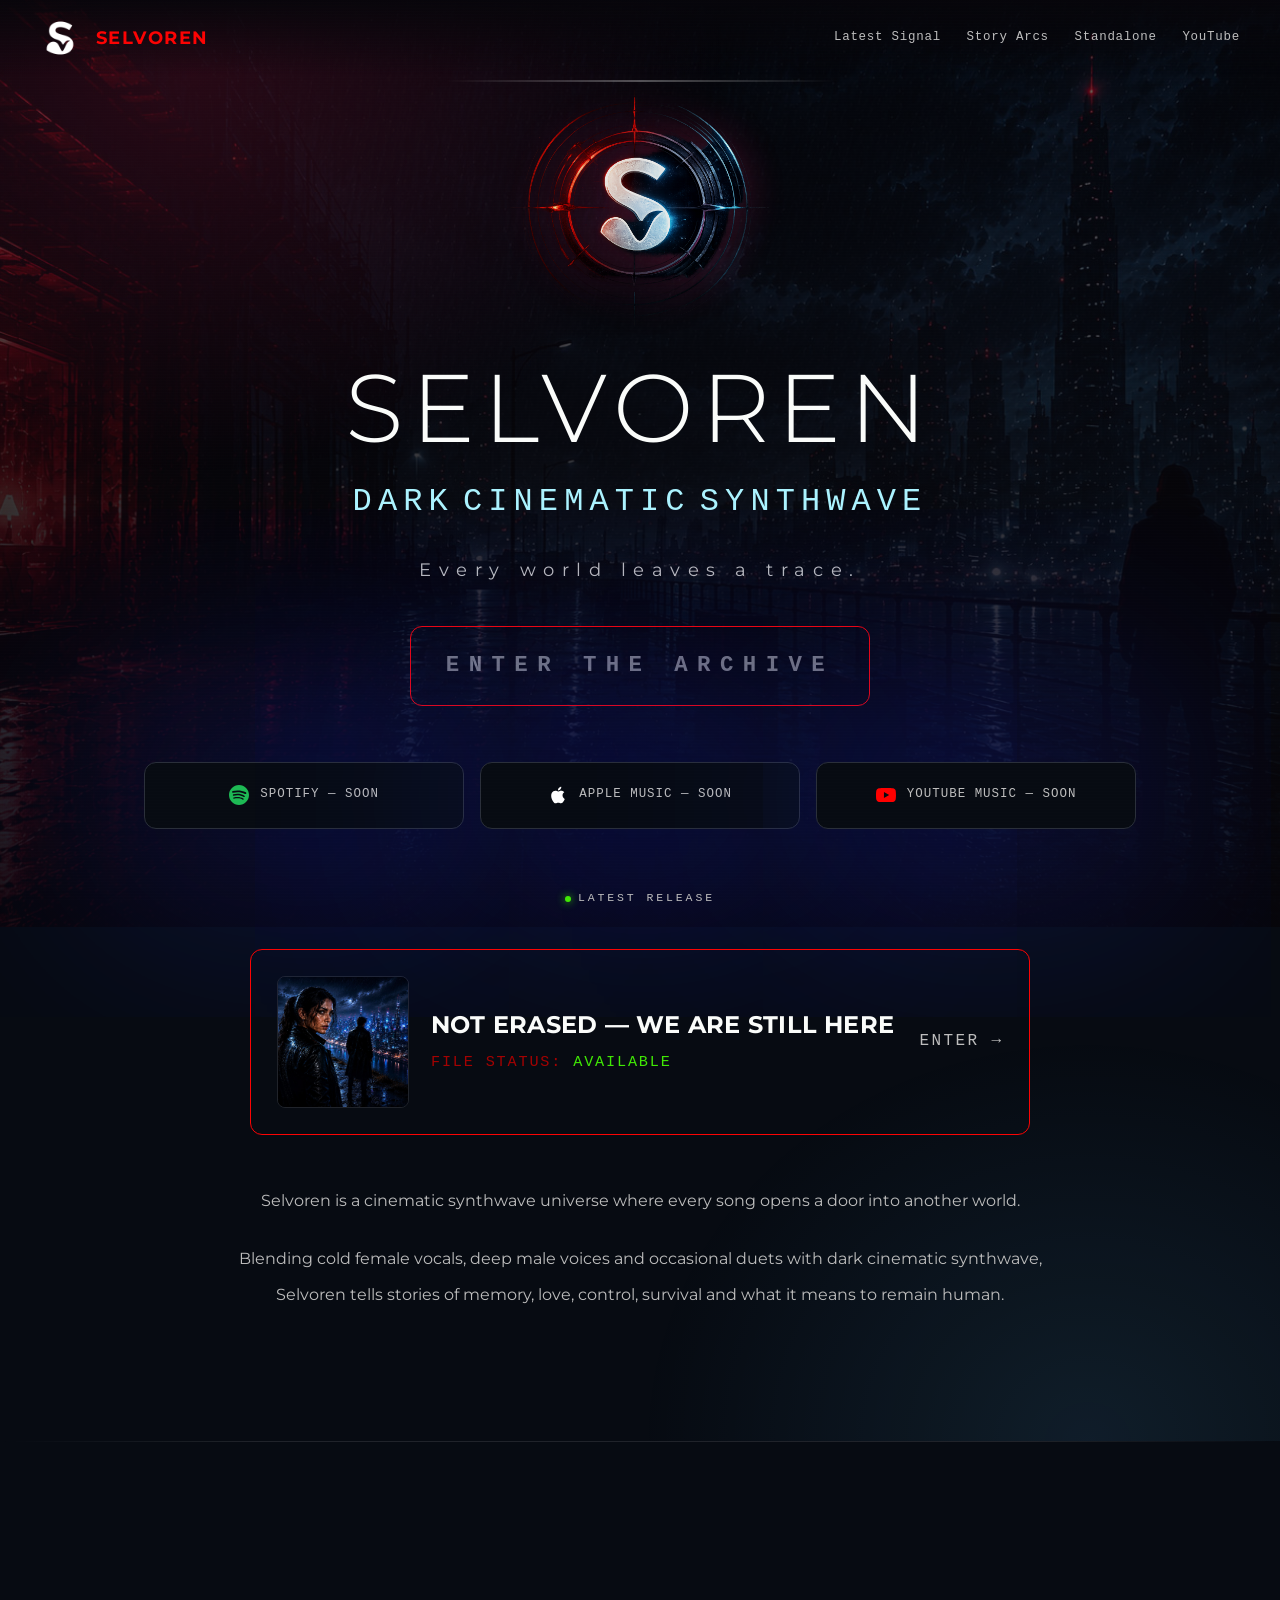
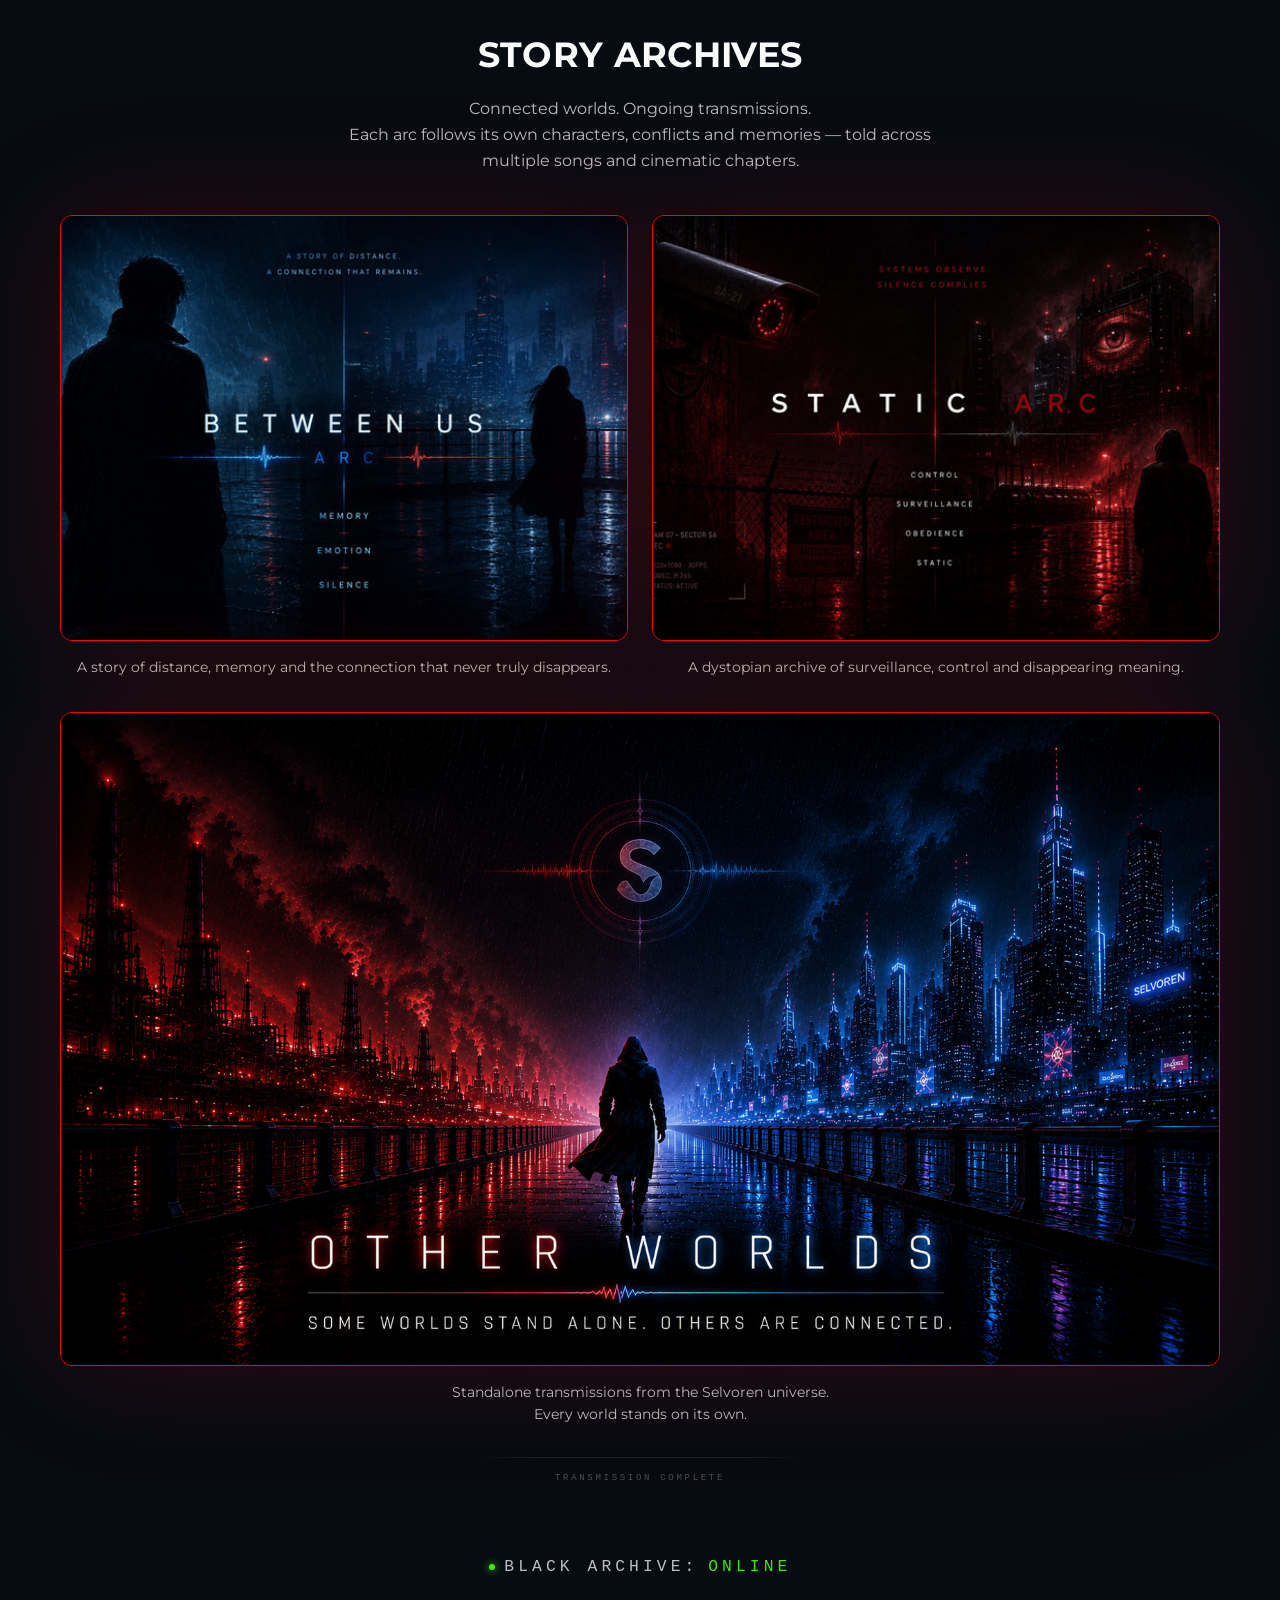
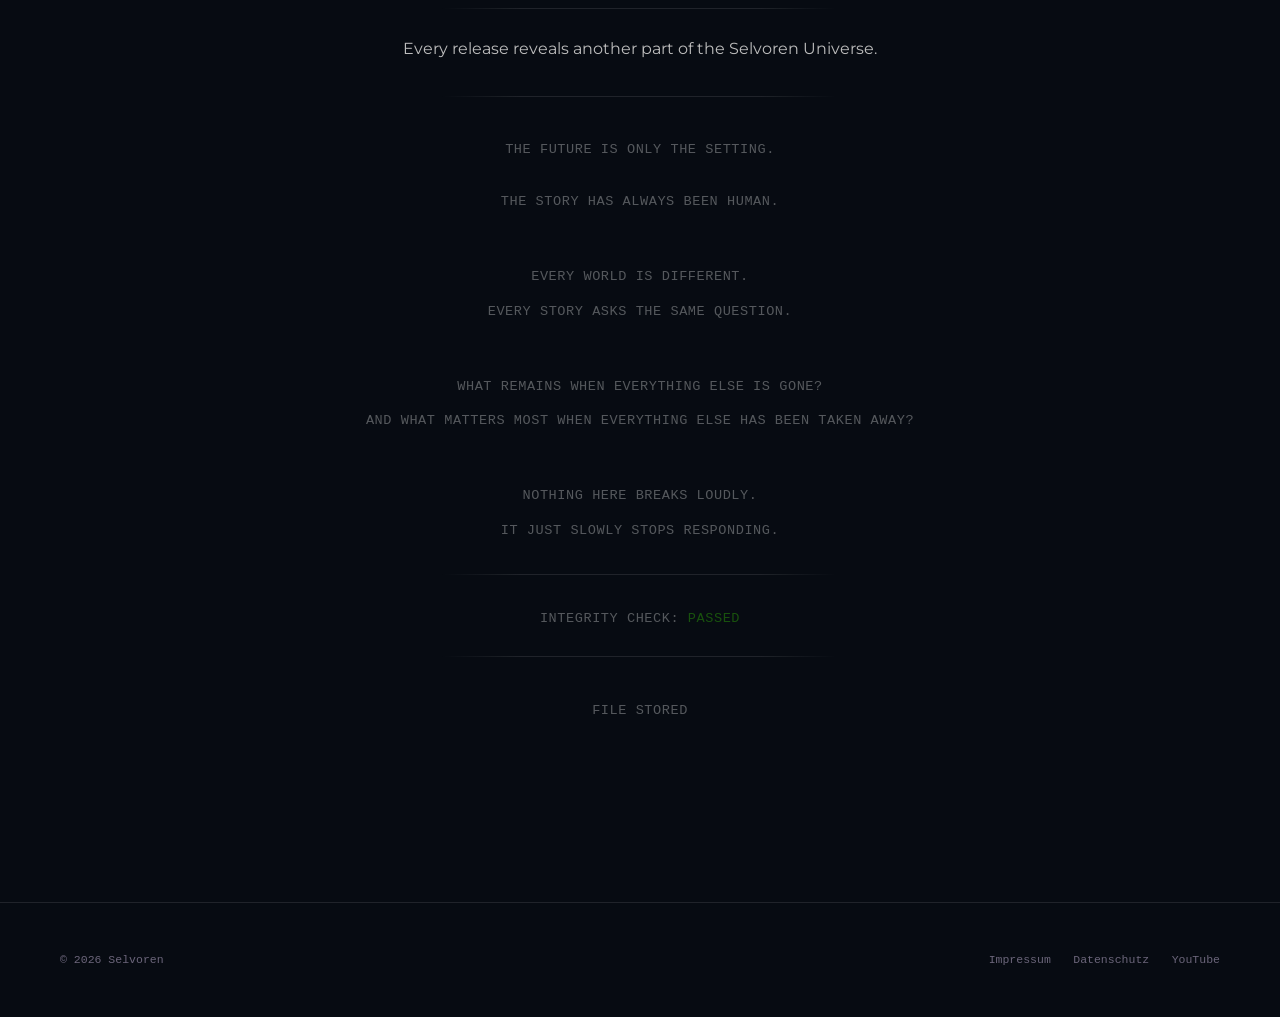
==== index.html @ 0d5e89cd "Remove Sven Rasche from footer copyright notice" ====
<!DOCTYPE html>
<html lang="en">
<head>
<meta charset="UTF-8">
<meta name="viewport" content="width=device-width, initial-scale=1.0">
<title>Selvoren | Dark Cinematic Synthwave</title>
<meta name="description" content="Dark cinematic synthwave stories from the Selvoren world — signal loss, memory and emotional distance.">
<meta property="og:type" content="website">
<meta property="og:site_name" content="Selvoren">
<meta property="og:title" content="Selvoren | Dark Cinematic Synthwave">
<meta property="og:description" content="Dark cinematic synthwave stories from the Selvoren world — signal loss, memory and emotional distance.">
<meta property="og:image" content="https://selvoren-site.tight-sunset-cce5.workers.dev/assets/hero-bg.jpg">
<meta property="og:url" content="https://selvoren-site.tight-sunset-cce5.workers.dev/">
<meta name="twitter:card" content="summary_large_image">
<meta name="twitter:title" content="Selvoren | Dark Cinematic Synthwave">
<meta name="twitter:description" content="Dark cinematic synthwave stories from the Selvoren world — signal loss, memory and emotional distance.">
<meta name="twitter:image" content="https://selvoren-site.tight-sunset-cce5.workers.dev/assets/hero-bg.jpg">
<link rel="icon" href="assets/logo-mark.png" type="image/png">
<link rel="preconnect" href="https://fonts.googleapis.com">
<link rel="preconnect" href="https://fonts.gstatic.com" crossorigin>
<link href="https://fonts.googleapis.com/css2?family=Montserrat:ital,wght@0,300;0,400;0,500;0,600;0,700;0,800;1,400&display=swap" rel="stylesheet">
<link rel="stylesheet" href="assets/style.css">
</head>
<body>

<div class="page-bg" data-parallax></div>

<header class="nav">
  <a href="#top" class="logo"><img src="assets/logo-mark.png" alt="Selvoren" class="logo-img"> <span class="logo-text">SEL<span>V</span>OREN</span></a>
  <button class="nav-toggle" aria-label="Menü öffnen" aria-expanded="false" id="navToggle">☰</button>
  <nav class="links" id="navLinks">
    <a href="#release">Latest Signal</a>
    <a href="#arcs">Story Arcs</a>
    <a href="standalone-signals.html">Standalone</a>
    <a href="https://www.youtube.com/@Selvoren" target="_blank" rel="noopener">YouTube</a>
  </nav>
</header>

<main>

  <!-- ============ HERO ============ -->
  <div class="hero-glow-zone">
  <section id="top" class="hero">
    <div class="wrap">
    <div class="emblem-frame reveal">
      <img src="assets/logo-emblem.png" alt="" class="hero-emblem">
    </div>
    <h1 class="reveal">SELVOREN</h1>
    <p class="tagline reveal">DARK CINEMATIC SYNTHWAVE</p>
    <p class="lede reveal">Every world leaves a trace.</p>
    <div class="hero-actions reveal">
      <a class="btn btn-primary" href="https://www.youtube.com/@Selvoren" target="_blank" rel="noopener">Enter the Archive</a>
    </div>
    <div class="platform-buttons reveal">
      <span class="btn-platform">
        <svg viewBox="0 0 24 24" fill="#1DB954"><path d="M12 0C5.4 0 0 5.4 0 12s5.4 12 12 12 12-5.4 12-12S18.66 0 12 0zm5.521 17.34c-.24.359-.66.48-1.021.24-2.82-1.74-6.36-2.101-10.561-1.141-.418.122-.779-.179-.899-.539-.12-.421.18-.78.54-.9 4.56-1.021 8.52-.6 11.64 1.32.42.18.479.659.301 1.02zm1.44-3.3c-.301.42-.841.6-1.262.3-3.239-1.98-8.159-2.58-11.939-1.38-.479.12-1.02-.12-1.14-.6-.12-.48.12-1.021.6-1.141 4.32-1.32 9.6-.66 13.32 1.621.42.18.539.9.42 1.2zm.12-3.36C15.24 8.4 8.82 8.16 5.16 9.301c-.6.179-1.2-.181-1.38-.72-.18-.601.18-1.2.72-1.381 4.26-1.26 11.28-1.02 15.721 1.621.539.3.719 1.02.42 1.56-.3.421-1.02.599-1.56.3z"/></svg>
        Spotify — soon
      </span>
      <span class="btn-platform">
        <svg viewBox="0 0 24 24" fill="#ffffff"><path d="M18.71 19.5c-.83 1.24-1.71 2.45-3.05 2.47-1.34.03-1.77-.79-3.29-.79-1.53 0-2 .77-3.27.82-1.31.05-2.3-1.32-3.14-2.53C4.25 17 2.94 12.45 4.7 9.39c.87-1.52 2.43-2.48 4.12-2.51 1.28-.02 2.5.87 3.29.87.78 0 2.26-1.07 3.81-.91.65.03 2.47.26 3.64 1.98-.09.06-2.17 1.28-2.15 3.81.03 3.02 2.65 4.03 2.68 4.04-.03.07-.42 1.44-1.38 2.83M13 3.5c.73-.83 1.94-1.46 2.94-1.5.13 1.17-.34 2.35-1.04 3.19-.69.85-1.83 1.51-2.95 1.42-.15-1.15.41-2.35 1.05-3.11z"/></svg>
        Apple Music — soon
      </span>
      <span class="btn-platform">
        <svg viewBox="0 0 24 24" fill="#FF0000"><path d="M23.498 6.186a3.016 3.016 0 0 0-2.122-2.136C19.505 3.545 12 3.545 12 3.545s-7.505 0-9.377.505A3.017 3.017 0 0 0 .502 6.186C0 8.07 0 12 0 12s0 3.93.502 5.814a3.016 3.016 0 0 0 2.122 2.136c1.871.505 9.376.505 9.376.505s7.505 0 9.377-.505a3.015 3.015 0 0 0 2.122-2.136C24 15.93 24 12 24 12s0-3.93-.502-5.814zM9.545 15.568V8.432L15.818 12l-6.273 3.568z"/></svg>
        YouTube Music — soon
      </span>
    </div>
    </div>
  </section>

  <!-- ============ LATEST RELEASE + BIO ============ -->
  <section id="release" class="wrap section-release">
    <div class="section-head centered reveal">
      <p class="eyebrow">Latest release</p>
    </div>
    <a href="https://youtu.be/I9qSqRDqqWw" target="_blank" rel="noopener" class="release-box reveal">
      <div class="cover"><img src="assets/songs/NewSong/new_song.jpg" alt="NOT ERASED — We Are Still Here"></div>
      <div class="info">
        <h3>NOT ERASED — WE ARE STILL HERE</h3>
        <p class="status">FILE STATUS: <span class="status-ok">AVAILABLE</span></p>
      </div>
      <div class="arrow">ENTER →</div>
    </a>

    <div class="manifesto manifesto--spaced reveal">
      <p>Selvoren is a cinematic synthwave universe where every song opens a door into another world.</p>
      <p>Blending cold female vocals, deep male voices and occasional duets with dark cinematic synthwave, Selvoren tells stories of memory, love, control, survival and what it means to remain human.</p>
    </div>
  </section>
  </div>

  <hr class="divider">

  <!-- ============ STORY ARCHIVES ============ -->
  <!-- Shared classes for all story boxes (arcs + standalone). Add future stories as another
       .story-item inside .story-grid — use .story-card--tile for a square-ish poster card,
       or leave it off for a wide banner like Other Worlds. -->
  <section id="arcs" class="wrap section-arcs">
    <div class="section-head centered reveal">
      <h2>STORY ARCHIVES</h2>
      <p>Connected worlds. Ongoing transmissions.<br>Each arc follows its own characters, conflicts and memories — told across multiple songs and cinematic chapters.</p>
    </div>
    <div class="story-grid">
      <div class="story-item reveal">
        <a href="between-us-arc.html" class="story-card story-card--tile">
          <img src="assets/between-us-arc-card.jpg" alt="Between Us Arc — a story of distance, a connection that remains">
        </a>
        <div class="story-caption">
          <p>A story of distance, memory and the connection that never truly disappears.</p>
        </div>
      </div>
      <div class="story-item reveal">
        <a href="static-arc.html" class="story-card story-card--tile">
          <img src="assets/static-arc-card.jpg" alt="Static Arc — a signal without mercy, a system without a face">
        </a>
        <div class="story-caption">
          <p>A dystopian archive of surveillance, control and disappearing meaning.</p>
        </div>
      </div>
      <div class="story-item story-item--wide reveal">
        <a href="standalone-signals.html" class="story-card">
          <img src="assets/other-worlds-banner.png" alt="Other Worlds — Some worlds stand alone, others are connected.">
        </a>
        <div class="story-caption">
          <p>Standalone transmissions from the Selvoren universe.<br>Every world stands on its own.</p>
        </div>
      </div>
    </div>
  </section>

  <!-- ============ SECTION TRANSITION ============ -->
  <div class="wrap section-transition reveal">
    <hr class="divider">
    <p class="transmission-tag">TRANSMISSION COMPLETE</p>
  </div>

  <!-- ============ PHILOSOPHY TEXT ============ -->
  <section class="wrap section-philosophy">
    <div class="manifesto reveal">
      <p class="eyebrow">BLACK ARCHIVE: <span>ONLINE</span></p>
      <hr class="divider">
      <p class="manifesto-highlight">Every release reveals another part of the Selvoren Universe.</p>
      <hr class="divider divider--loose">
      <div class="lines">
        <div class="lines-group">
          <p>THE FUTURE IS ONLY THE SETTING.</p>
          <p>THE STORY HAS ALWAYS BEEN HUMAN.</p>
        </div>
        <div class="lines-group lines-group--tight">
          <p>EVERY WORLD IS DIFFERENT.</p>
          <p>EVERY STORY ASKS THE SAME QUESTION.</p>
        </div>
        <div class="lines-group lines-group--tight">
          <p>WHAT REMAINS WHEN EVERYTHING ELSE IS GONE?</p>
          <p>AND WHAT MATTERS MOST WHEN EVERYTHING ELSE HAS BEEN TAKEN AWAY?</p>
        </div>
        <div class="lines-group lines-group--tight">
          <p>NOTHING HERE BREAKS LOUDLY.</p>
          <p>IT JUST SLOWLY STOPS RESPONDING.</p>
        </div>
      </div>
      <hr class="divider divider--loose">
      <p class="lines lines--flush">INTEGRITY CHECK: <span class="status-ok">PASSED</span></p>
      <hr class="divider divider--tight">
      <p class="lines">FILE STORED</p>
    </div>
  </section>

</main>


<footer>
  <div class="wrap">
    <small>© 2026 Selvoren</small>
    <div class="legal-links">
      <a href="impressum.html">Impressum</a>
      <a href="datenschutz.html">Datenschutz</a>
      <a href="https://www.youtube.com/@Selvoren" target="_blank" rel="noopener">YouTube</a>
    </div>
  </div>
</footer>

<script src="assets/script.js"></script>
</body>
</html>
---- assets/style.css ----
/* ============================================================
   SELVOREN — shared stylesheet
   Version: 3.37
   ============================================================ */

:root{
  --bg-void:        #070b12;
  --bg-panel:       #0d0e12;
  --line:           rgba(255,255,255,0.10);
  --line-soft:      rgba(255,255,255,0.06);

  --signal-pink:    #fc0303;   /* Static Arc accent — true red, matches source */
  --signal-blue:    #1e31e3;   /* Between Us Arc accent — deep royal blue */
  --signal-cyan:    #40e805;   /* neutral / "online" status accent — bright green */

  --text-hi:        #fafcfa;
  --text-mid:       #bdbdbd;
  --text-low:       #6b657a;

  --font-display:   'Montserrat', sans-serif;
  --font-body:      'Montserrat', sans-serif;
  --font-mono:      'Lucida Console', 'Courier New', monospace;

  --radius:         0.75rem;
  --gap-section:    clamp(4rem, 10vw, 8rem);
  --gap-inline:     clamp(1.25rem, 4vw, 2.5rem);
}

*{ box-sizing:border-box; margin:0; padding:0; }
html{ scroll-behavior:smooth; }
body{
  background:var(--bg-void);
  color:var(--text-hi);
  font-family:var(--font-body);
  line-height:1.6;
  overflow-x:hidden;
  position:relative;
  z-index:0;
}
img{ max-width:100%; display:block; }
a{ color:inherit; text-decoration:none; }

body::before{
  content:"";
  position:fixed; inset:0;
  pointer-events:none;
  z-index:9999;
  background:repeating-linear-gradient(
    0deg, rgba(255,255,255,0.015) 0px, rgba(255,255,255,0.015) 1px,
    transparent 1px, transparent 3px
  );
  mix-blend-mode:overlay;
}

.eyebrow{
  font-family:var(--font-mono);
  font-size:0.72rem;
  letter-spacing:0.25em;
  text-transform:uppercase;
  color:var(--signal-cyan);
  display:flex;
  align-items:center;
  gap:0.6em;
}
.eyebrow::before{
  content:"";
  width:6px; height:6px;
  background:var(--signal-cyan);
  border-radius:50%;
  box-shadow:0 0 8px var(--signal-cyan);
  flex:none;
}
.eyebrow.c-pink{ color:var(--signal-pink); }
.eyebrow.c-pink::before{ background:var(--signal-pink); box-shadow:0 0 8px var(--signal-pink); }
.eyebrow.c-blue{ color:var(--signal-blue); }
.eyebrow.c-blue::before{ background:var(--signal-blue); box-shadow:0 0 8px var(--signal-blue); }

h1,h2,h3{ font-family:var(--font-display); font-weight:700; letter-spacing:0.01em; }

.wrap{ max-width:1240px; margin:0 auto; padding-inline:var(--gap-inline); }
section{ padding-block:var(--gap-section); position:relative; }

.divider{
  border:none; height:1px;
  background:linear-gradient(90deg, transparent, var(--line) 20%, var(--line) 80%, transparent);
}

/* ---------- waveform signature divider ---------- */
.waveform{ display:block; height:20px; width:120px; margin-block:0.9rem; opacity:0.85; }
.waveform path{
  stroke-dasharray:260;
  stroke-dashoffset:260;
  transition:stroke-dashoffset 1.1s cubic-bezier(.2,.7,.3,1);
}
.reveal.in .waveform path{ stroke-dashoffset:0; }

/* ---------- NAV ---------- */
header.nav{
  position:fixed; top:0; left:0; right:0; z-index:100;
  background:linear-gradient(180deg, rgba(7,6,11,0.92), rgba(7,6,11,0));
  padding:1.1rem var(--gap-inline);
  display:flex; align-items:center; justify-content:space-between;
}
.logo{
  font-family:var(--font-display); font-weight:700; font-size:1.15rem; letter-spacing:0.08em;
  display:flex; align-items:center; gap:1rem;
}
.logo span{ color:var(--signal-pink); }
.logo-img{ width:40px; height:40px; object-fit:contain; }
nav.links{ display:flex; gap:1.6rem; font-family:var(--font-mono); font-size:0.78rem; letter-spacing:0.06em; }
nav.links a{ color:var(--text-mid); transition:color .2s; }
nav.links a:hover{ color:var(--text-hi); }
.nav-toggle{ display:none; background:none; border:none; color:var(--text-hi); font-size:1.4rem; cursor:pointer; }

.return-signal{
  position:fixed; top:1.2rem; right:var(--gap-inline); z-index:100;
  font-family:var(--font-mono); font-size:0.72rem; letter-spacing:0.1em; text-transform:uppercase;
  border:1px solid var(--line); padding:0.6rem 1rem; border-radius:var(--radius);
  background:rgba(7,6,11,0.6); backdrop-filter:blur(6px);
  display:flex; align-items:center; gap:0.5rem;
  transition:border-color .2s;
}
.return-signal:hover{ border-color:var(--text-mid); }

@media (max-width: 720px){
  nav.links{
    position:fixed; inset:0 0 0 auto; width:min(78vw, 320px);
    background:var(--bg-panel); flex-direction:column;
    padding:5.5rem 2rem 2rem; transform:translateX(100%);
    transition:transform .35s ease; border-left:1px solid var(--line);
  }
  nav.links.open{ transform:translateX(0); }
  nav.links a{ font-size:0.95rem; padding-block:0.6rem; border-bottom:1px solid var(--line); }
  .nav-toggle{ display:block; }
  .return-signal{ font-size:0.66rem; padding:0.5rem 0.8rem; }
}

/* ---------- FIXED PAGE BACKGROUND ---------- */
.page-bg{
  position:fixed; inset:-3% -3%; z-index:-2;
  background:
    linear-gradient(180deg, rgba(7,6,11,0.55) 0%, rgba(7,6,11,0.78) 45%, rgba(7,6,11,0.92) 100%),
    url('hero-bg.jpg') center 30% / cover no-repeat;
  transition:transform .25s ease-out;
  will-change:transform;
}

/* ---------- HERO (index) ---------- */
.hero{
  min-height:auto; display:flex; flex-direction:column; justify-content:center;
  padding-top:5.0rem; padding-bottom:2rem; position:relative;
}
.hero-glow-zone{ position:relative; }
.hero-glow-zone::after{
  content:""; position:absolute; inset:0;
  background:
    radial-gradient(60% 40% at 15% 5%, rgba(255,45,111,0.14), transparent 70%),
    radial-gradient(50% 40% at 85% 100%, rgba(94,194,255,0.10), transparent 70%);
  pointer-events:none; z-index:-1;
}
.hero .wrap{ text-align:center; }
.emblem-frame{
  position:relative; width:clamp(242px, 30.8vw, 396px); margin-bottom:1.2rem; margin-inline:auto;
}
.emblem-frame::after{
  content:""; position:absolute; left:0; right:0; top:0; height:2px;
  background:linear-gradient(90deg, transparent, rgba(255,255,255,0.3), transparent);
  animation:scanline 7s linear infinite; pointer-events:none; mix-blend-mode:overlay;
}
.hero-emblem{
  display:block; width:100%; opacity:0.92;
  filter:drop-shadow(0 0 22px rgba(255,45,111,0.25));
}
.hero h1{ font-size:clamp(2.6rem, 9vw, 6rem); line-height:0.95; letter-spacing:0.08em; font-weight:300; }
.hero .tagline{
  font-family:var(--font-mono); color:#ABF3FF; font-size:clamp(1.7rem, 4vw, 2rem);
  margin-top:1.4rem; letter-spacing:0.19em; word-spacing:-0.5em; font-weight: 100;
}
.hero .lede{ max-width:52ch; margin-inline:auto; color:var(--text-mid); margin-top:1.8rem; font-size:1.12rem; text-align:center; letter-spacing:0.42em; }
.hero-actions{ display:flex; flex-wrap:wrap; justify-content:center; gap:1rem; margin-top:2.6rem; margin-bottom:3.5rem; }
.btn{
  font-family:var(--font-mono); font-size:0.82rem; letter-spacing:0.1em; text-transform:uppercase;
  padding:1.2rem 2rem; border:1px solid var(--line); border-radius:var(--radius);
  transition:border-color .2s, background .2s; display:inline-block;
}
.btn-primary{ background:transparent; border-width:1px; border-color:var(--signal-pink); color:#FFFFFF75; font-weight:600; font-size:1.4rem; min-width:460px; min-height:80px; text-align:center; letter-spacing:0.42em; display:flex; align-items:center; justify-content:center; transition:transform .2s ease, border-color .2s ease, box-shadow .2s ease; }
.btn-primary:hover{ transform:scale(1.05); border-color:var(--signal-blue); box-shadow:0 0 28px 6px rgba(30,49,227,0.5); }
.btn-ghost:hover{ border-color:var(--text-mid); }
.btn--pink{ border-color:var(--signal-pink); }
.btn--pink:hover{ border-color:var(--signal-blue); box-shadow:0 0 20px 4px rgba(30,49,227,0.4); }
.btn-disabled{ opacity:0.35; pointer-events:none; }

.platform-buttons{ display:flex; flex-wrap:wrap; justify-content:center; gap:1rem; margin-top:1.2rem; max-width:1100px; margin-inline:auto; }
.btn-platform{
  display:flex; align-items:center; justify-content:center; gap:0.7rem;
  font-family:var(--font-mono); font-size:0.78rem; letter-spacing:0.08em; text-transform:uppercase;
  padding:1.4rem 1.5rem; border:1px solid #2A2F3A; border-radius:var(--radius);
  background:#070B12;
  color:var(--text-mid);
  box-shadow:1.875px 0 320px 0 #1E31E3;
  flex:0 1 320px; width:320px; white-space:nowrap;
  transition:transform .2s ease;
}
.btn-platform:hover{ transform:scale(0.96); }
.btn-platform svg{ width:20px; height:20px; flex:none; }

/* ---------- BIO / MANIFESTO TEXT ---------- */
.manifesto{ max-width:74ch; margin-inline:auto; text-align:center; }
.manifesto--spaced{ margin-top:3rem; }
.manifesto p{ color:var(--text-mid); font-size:1.02rem; line-height:2.2; margin-bottom:1.4rem; }
.manifesto p:last-child{ margin-bottom:0; }
.manifesto .lines{ margin-top:2.4rem; font-family:var(--font-mono); font-size:0.85rem; letter-spacing:0.04em; color:var(--text-hi); opacity:0.32; }
.manifesto .lines p{ font-size:inherit; color:inherit; margin-bottom:1.4rem; }
.manifesto .lines.lines--flush{ margin-top:0; }
.manifesto .lines-group{ margin-bottom:2.8rem; }
.manifesto .lines-group:last-child{ margin-bottom:0; }
.manifesto .lines-group p:last-child{ margin-bottom:0; }
.manifesto .lines-group--tight p{ margin-bottom:0.3rem; }
.manifesto .lines-group--tight p:last-child{ margin-bottom:0; }

.manifesto .eyebrow{ justify-content:center; margin-bottom:1rem; }
.manifesto .eyebrow span{ color:var(--signal-cyan); }
.manifesto .divider{ max-width:400px; margin-inline:auto; margin-block:1.4rem; }
.manifesto .divider.divider--loose{ margin-block:1.8rem; }
.manifesto .divider.divider--tight{ margin-block:0.8rem; }
.manifesto-highlight{ font-family:var(--font-display); font-size:1.3rem; color:var(--text-hi); }

/* ---------- LATEST RELEASE ---------- */
.section-release{ padding-top:1rem; }
.section-release .eyebrow{ justify-content:center; }
.release-box{
  display:flex; align-items:center; gap:1.4rem;
  border:1px solid var(--signal-pink); border-radius:var(--radius); padding:1.6rem;
  max-width:780px; margin-inline:auto;
  background:transparent;
  transition:border-color .2s, transform .2s ease;
}
a.release-box:hover{ transform:scale(1.08); border-color:var(--signal-blue); box-shadow:0 0 28px 6px rgba(30,49,227,0.5); }
.release-box .cover{ width:132px; height:132px; flex:none; overflow:hidden; border:1px solid var(--line); border-radius:calc(var(--radius) - 4px); }
.release-box .cover img{ width:100%; height:100%; object-fit:cover; }
.release-box .info{ flex:1; }
.release-box .info h3{ font-size:1.5rem; line-height:1.3; }
.release-box .info .status{ font-family:var(--font-mono); color:#a30202; font-size:0.95rem; letter-spacing:0.12em; margin-top:0.6rem; }
.status-ok{ color:var(--signal-cyan); }
.release-box .arrow{ font-family:var(--font-mono); font-size:1rem; letter-spacing:0.15em; text-transform:uppercase; color:var(--text-mid); flex:none; }

/* ---------- STATUS TICKER ---------- */
.status-strip{ display:flex; justify-content:flex-start; border-top:1px solid var(--line); border-bottom:1px solid var(--line); padding-block:1.4rem; overflow:hidden; white-space:nowrap; }
.status-strip .track{
  display:inline-flex; gap:2.5rem; font-family:var(--font-mono); font-size:0.72rem;
  letter-spacing:0.15em; color:var(--text-low); animation:ticker 28s linear infinite;
}
.status-strip .track.ticker--slow{ animation-duration:98s; }
.status-strip .track span{ color:var(--signal-cyan); }
.status-strip .track span.c-pink{ color:var(--signal-pink); }
@keyframes ticker{ from{ transform:translateX(0);} to{ transform:translateX(-50%);} }
.status-strip .track span.glitch{ animation:glitch-blip 0.18s steps(2, end); }
@keyframes glitch-blip{
  0%{ clip-path:inset(0 0 0 0); transform:translateX(0); color:var(--signal-cyan); }
  30%{ clip-path:inset(20% 0 50% 0); transform:translateX(-2px); color:var(--signal-pink); text-shadow:2px 0 var(--signal-pink), -2px 0 var(--signal-blue); }
  60%{ clip-path:inset(60% 0 5% 0); transform:translateX(2px); color:var(--signal-cyan); }
  100%{ clip-path:inset(0 0 0 0); transform:translateX(0); color:var(--signal-cyan); text-shadow:none; }
}
@keyframes glitch-blip-neutral{
  0%{ clip-path:inset(0 0 0 0); transform:translateX(0); text-shadow:none; }
  30%{ clip-path:inset(20% 0 50% 0); transform:translateX(-2px); text-shadow:2px 0 var(--signal-pink), -2px 0 var(--signal-blue); }
  60%{ clip-path:inset(60% 0 5% 0); transform:translateX(2px); }
  100%{ clip-path:inset(0 0 0 0); transform:translateX(0); text-shadow:none; }
}

/* ---------- STORY ARCS GRID ---------- */
.section-head{ margin-bottom:2.6rem; }
.section-head h2{ font-size:clamp(1.6rem,4vw,2.2rem); margin-top:0.6rem; }
.section-head p{ color:var(--text-mid); max-width:56ch; margin-top:0.8rem; }
.section-head.centered{ text-align:center; margin-inline:auto; }
.section-head.centered p{ margin-inline:auto; }

/* ---------- SECTION TRANSITION ---------- */
.section-transition{ text-align:center; margin-top:2rem; margin-bottom:4rem; }
.section-transition .divider{ max-width:320px; margin-inline:auto; }
.transmission-tag{
  font-family:var(--font-mono); font-size:9px; letter-spacing:0.3em; text-transform:uppercase;
  color:var(--text-hi); opacity:0.28; margin-top:0.8rem;
}

/* ---------- STORY GRID (shared: arcs, standalone, and future story cards) ---------- */
.section-arcs{ padding-top:calc(var(--gap-section) + 3rem); padding-bottom:0; }
.section-philosophy{ padding-top:0; padding-bottom:calc(var(--gap-section) + 3rem); }

.story-grid{ display:grid; grid-template-columns:1fr 1fr; gap:1.5rem; }
@media (max-width:820px){ .story-grid{ grid-template-columns:1fr; } }
.story-item--wide{ grid-column:1 / -1; margin-top:10px; }

.story-card{
  position:relative;
  display:block; overflow:hidden; border-radius:var(--radius);
  background:var(--bg-panel); border:1px solid var(--signal-pink);
  box-shadow:0 0 8rem 0 rgba(252,3,3,0.15);
}
.story-card::after{
  content:""; position:absolute; left:0; right:0; top:0; height:2px;
  background:linear-gradient(90deg, transparent, rgba(255,255,255,0.3), transparent);
  animation:scanline 7s linear infinite; pointer-events:none; mix-blend-mode:overlay;
}
.story-item:nth-child(2) .story-card::after{ animation-delay:-2.3s; }
.story-item:nth-child(3) .story-card::after{ animation-delay:-4.6s; }
.story-card.c-blue{ border-color:rgba(30,49,227,0.45); box-shadow:0 0 6rem 0 rgba(30,49,227,0.15); }
.story-card.c-pink{ border-color:rgba(252,3,3,0.45); box-shadow:0 0 6rem 0 rgba(252,3,3,0.12); }
.story-card img{ display:block; width:100%; transition:transform .6s ease, filter .6s ease; filter:saturate(0.9); }
.story-card:hover img{ transform:scale(1.05); filter:saturate(1.05); }
.story-item:hover .story-caption p{ animation:glitch-blip-neutral 0.18s steps(2, end); }
.story-card.c-blue:hover{ border-color:var(--signal-blue); }
.story-card.c-pink:hover{ border-color:var(--signal-pink); }

/* poster-style tile (fixed 4:3 crop) — use for arc cards; omit for wide banners like Other Worlds */
.story-card--tile{ position:relative; aspect-ratio:4/3; }
.story-card--tile img{ position:absolute; inset:0; height:100%; object-fit:cover; }

.story-caption{ margin-top:1rem; text-align:center; }
.story-caption p{ color:var(--text-mid); font-size:0.9rem; line-height:1.5; margin-top:0.5rem; }

/* ---------- ARC SUB-PAGE HERO ---------- */
.arc-hero{ padding-top:8rem; padding-bottom:3rem; }
.arc-hero .eyebrow{ justify-content:center; }
.arc-hero h1{ text-align:center; font-size:clamp(2.2rem,6vw,3.4rem); margin-bottom:2.2rem; }
.arc-hero .frame{
  position:relative;
  max-width:1000px; margin-inline:auto; border:1px solid var(--line); border-radius:var(--radius); overflow:hidden;
}
.arc-hero .frame::after{
  content:""; position:absolute; left:0; right:0; top:0; height:2px;
  background:linear-gradient(90deg, transparent, rgba(255,255,255,0.3), transparent);
  animation:scanline 7s linear infinite; pointer-events:none; mix-blend-mode:overlay;
}
@keyframes scanline{
  0%{ top:0%; opacity:0; }
  8%{ opacity:1; }
  92%{ opacity:1; }
  100%{ top:100%; opacity:0; }
}
.arc-hero .frame img{ transition:transform .25s ease-out; will-change:transform; }
.arc-hero.c-blue .frame{ border-color:var(--signal-blue); box-shadow:0 0 8rem 0 rgba(30,49,227,0.15); }
.arc-hero.c-pink .frame{ border-color:var(--signal-pink); box-shadow:0 0 8rem 0 rgba(252,3,3,0.15); }
.arc-hero.c-cyan .frame{ border-color:var(--signal-cyan); box-shadow:0 0 8rem 0 rgba(64,232,5,0.12); }
.arc-hero .frame img{ width:100%; height:auto; display:block; }
.arc-hero .arc-lede{ max-width:60ch; margin:4rem auto 0; text-align:center; }
.arc-hero .arc-lede .tagline-lines{ font-size:1.1rem; letter-spacing:0.05em; margin-bottom:1rem; }
.arc-hero .arc-lede p{ color:var(--text-mid); }

/* ---------- CHAPTER PROGRESS ---------- */
.chapter-progress{
  max-width:520px; margin:2.4rem auto 0; text-align:center;
}
.chapter-progress .label{
  font-family:var(--font-mono); font-size:0.7rem; letter-spacing:0.12em;
  color:var(--text-low); margin-bottom:0.6rem; text-transform:uppercase;
}
.chapter-progress .label b{ color:var(--text-mid); font-weight:500; }
.chapter-progress .track{
  display:flex; gap:5px; height:4px;
}
.chapter-progress .seg{ flex:1; background:var(--line); position:relative; overflow:hidden; }
.chapter-progress .seg.done::before{
  content:""; position:absolute; inset:0; background:var(--signal-cyan);
  transform:scaleX(0); transform-origin:left; transition:transform 0.5s ease;
}
.chapter-progress.reveal.in .seg.done::before{ transform:scaleX(1); }
.chapter-progress .seg:nth-child(1).done::before{ transition-delay:0.00s; }
.chapter-progress .seg:nth-child(2).done::before{ transition-delay:0.05s; }
.chapter-progress .seg:nth-child(3).done::before{ transition-delay:0.10s; }
.chapter-progress .seg:nth-child(4).done::before{ transition-delay:0.15s; }
.chapter-progress .seg:nth-child(5).done::before{ transition-delay:0.20s; }
.chapter-progress .seg:nth-child(6).done::before{ transition-delay:0.25s; }
.chapter-progress .seg:nth-child(7).done::before{ transition-delay:0.30s; }
.chapter-progress .seg:nth-child(8).done::before{ transition-delay:0.35s; }
.chapter-progress .seg:nth-child(9).done::before{ transition-delay:0.40s; }
.chapter-progress .seg:nth-child(10).done::before{ transition-delay:0.45s; }
.arc-hero.c-blue .chapter-progress .seg.done::before{ background:var(--signal-blue); }
.arc-hero.c-pink .chapter-progress .seg.done::before{ background:var(--signal-pink); }

/* ---------- SONG GRID (sub-pages) ---------- */
.section-songs{ padding-top:2rem; padding-bottom:4.375rem; }
.section-head + .song-grid{ margin-top:0; }
.song-grid{ display:grid; grid-template-columns:repeat(3, 1fr); gap:1.25rem; margin-top:3.5rem; }
.song-tile--center{ grid-column:2; }
@media (max-width:900px){ .song-tile--center{ grid-column:auto; } }
@media (max-width:900px){ .song-grid{ grid-template-columns:repeat(2, 1fr); } }
@media (max-width:600px){ .song-grid{ grid-template-columns:1fr; } }

.song-tile{
  position:relative; aspect-ratio:4/3; overflow:hidden; border:1px solid var(--line); border-radius:var(--radius);
  background:var(--bg-panel);
}
.song-grid.c-blue .song-tile{ border-color:rgba(30,49,227,0.35); }
.song-grid.c-pink .song-tile{ border-color:rgba(252,3,3,0.35); }
.song-grid.c-cyan .song-tile{ border-color:rgba(41,224,209,0.3); }
.song-tile img{
  position:absolute; inset:0; width:100%; height:100%; object-fit:cover;
  transition:transform .5s ease;
}
.song-tile:hover img{ transform:scale(1.06); }
/* leichte, alternierende Farbstimmung je Kachel — "manche Songs laufen wärmer" */
.song-tile:nth-child(3n+1):hover img{ filter:saturate(1.15) hue-rotate(-6deg) brightness(1.04); }
.song-tile:nth-child(3n+2):hover img{ filter:saturate(1.1) brightness(1.02); }
.song-tile:nth-child(3n+3):hover img{ filter:saturate(1.15) hue-rotate(8deg) brightness(1.03); }
.song-tile .song-number{
  position:absolute; top:0; left:0; z-index:1; padding:0.7rem 0.9rem;
  background:linear-gradient(180deg, rgba(7,6,11,0.75) 0%, transparent 100%);
  font-family:var(--font-mono); font-size:0.78rem; letter-spacing:0.12em;
  color:var(--text-hi); opacity:0.75;
}
.song-tile .title{
  position:absolute; left:0; right:0; bottom:0; padding:1rem 1.1rem;
  background:linear-gradient(0deg, rgba(7,6,11,0.88) 20%, transparent);
  font-family:var(--font-display); font-weight:600; font-size:1.02rem; letter-spacing:0.02em;
}
.song-tile:hover .title{ animation:glitch-blip-neutral 0.18s steps(2, end); }
.song-tile .song-tagline{
  display:block; margin-top:0.35rem;
  font-family:var(--font-mono); font-weight:400; font-size:0.72rem; letter-spacing:0.04em;
  color:var(--text-mid); text-transform:none;
}
.song-grid.c-blue .song-tile:hover{ border-color:var(--signal-blue); }
.song-grid.c-pink .song-tile:hover{ border-color:var(--signal-pink); }
.song-grid.c-cyan .song-tile:hover{ border-color:var(--signal-cyan); }

.song-tile.placeholder{ display:flex; align-items:flex-end; }
.song-tile.placeholder .ph-fill{
  position:absolute; inset:0;
  background:repeating-linear-gradient(135deg, rgba(255,255,255,0.04) 0 2px, transparent 2px 16px);
}

/* ---------- ARC OUTRO TEXT ---------- */
.section-outro{ padding-top:2.8125rem; padding-bottom:4.375rem; }
.arc-outro{ max-width:70ch; margin-inline:auto; text-align:center; }
.arc-outro p{ color:var(--text-hi); opacity:0.75; font-size:1.125rem; }

/* ---------- LEGAL PAGES (Impressum, Datenschutz) ---------- */
.wrap.legal-page{ max-width:760px; padding-top:8rem; }
.legal-page h1{ margin-bottom:2rem; }
.legal-page h2{ font-size:1.15rem; margin-top:2.2rem; margin-bottom:0.6rem; color:var(--signal-pink); }
.legal-page p{ color:var(--text-mid); margin-bottom:0.4rem; }
.legal-page a{ color:var(--signal-cyan); }

/* ---------- ERROR PAGE (404) ---------- */
.error-page{
  min-height:100vh; display:flex; flex-direction:column; justify-content:center; align-items:center;
  text-align:center; padding-block:4rem;
}
.error-page .eyebrow{ justify-content:center; }
.error-page h1{ font-size:clamp(2.4rem,8vw,4.5rem); margin:1rem 0 1.4rem; letter-spacing:0.05em; }
.error-page .error-lede{ max-width:46ch; color:var(--text-mid); margin-bottom:2.4rem; }

/* ---------- FOOTER ---------- */
footer{ padding-block:3rem; border-top:1px solid var(--line); }
footer .wrap{ display:flex; flex-wrap:wrap; gap:1.5rem; justify-content:space-between; align-items:center; }
footer .legal-links{ display:flex; gap:1.4rem; font-family:var(--font-mono); font-size:0.72rem; color:var(--text-low); }
footer .legal-links a:hover{ color:var(--text-mid); }
footer small{ color:var(--text-low); font-size:0.72rem; font-family:var(--font-mono); }

/* ---------- scroll reveal ---------- */
.reveal{ opacity:0; transform:translateY(24px); transition:opacity .7s ease, transform .7s ease; }
.reveal.in{ opacity:1; transform:translateY(0); }

@media (prefers-reduced-motion: reduce){
  html{ scroll-behavior:auto; }
  .reveal{ opacity:1; transform:none; transition:none; }
  .status-strip .track{ animation:none; }
  .waveform path{ stroke-dashoffset:0; transition:none; }
  .arc-hero .frame::after, .story-card::after, .emblem-frame::after{ animation:none; opacity:0; }
  .song-tile:hover .title, .story-item:hover .story-caption p{ animation:none; }
  .chapter-progress .seg.done::before{ transition:none; transform:scaleX(1); }
}

:focus-visible{ outline:2px solid var(--signal-cyan); outline-offset:3px; }
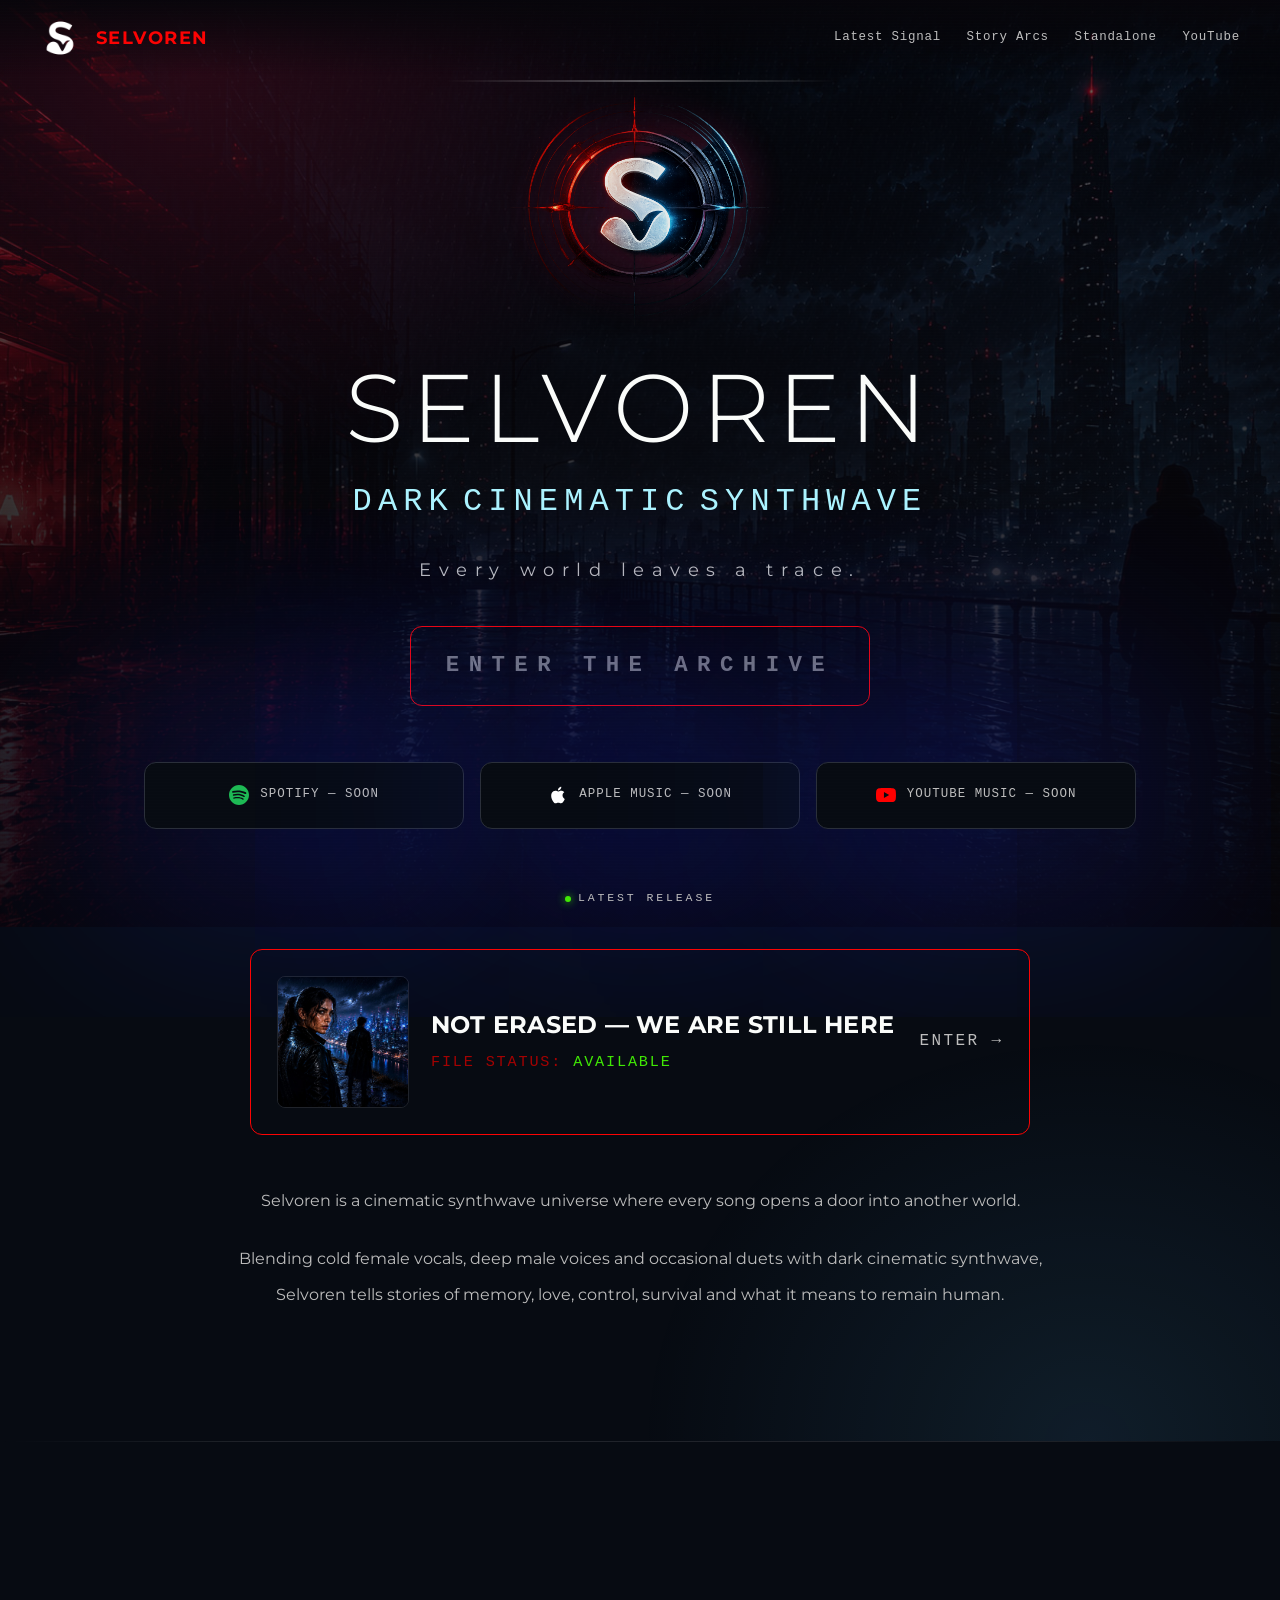
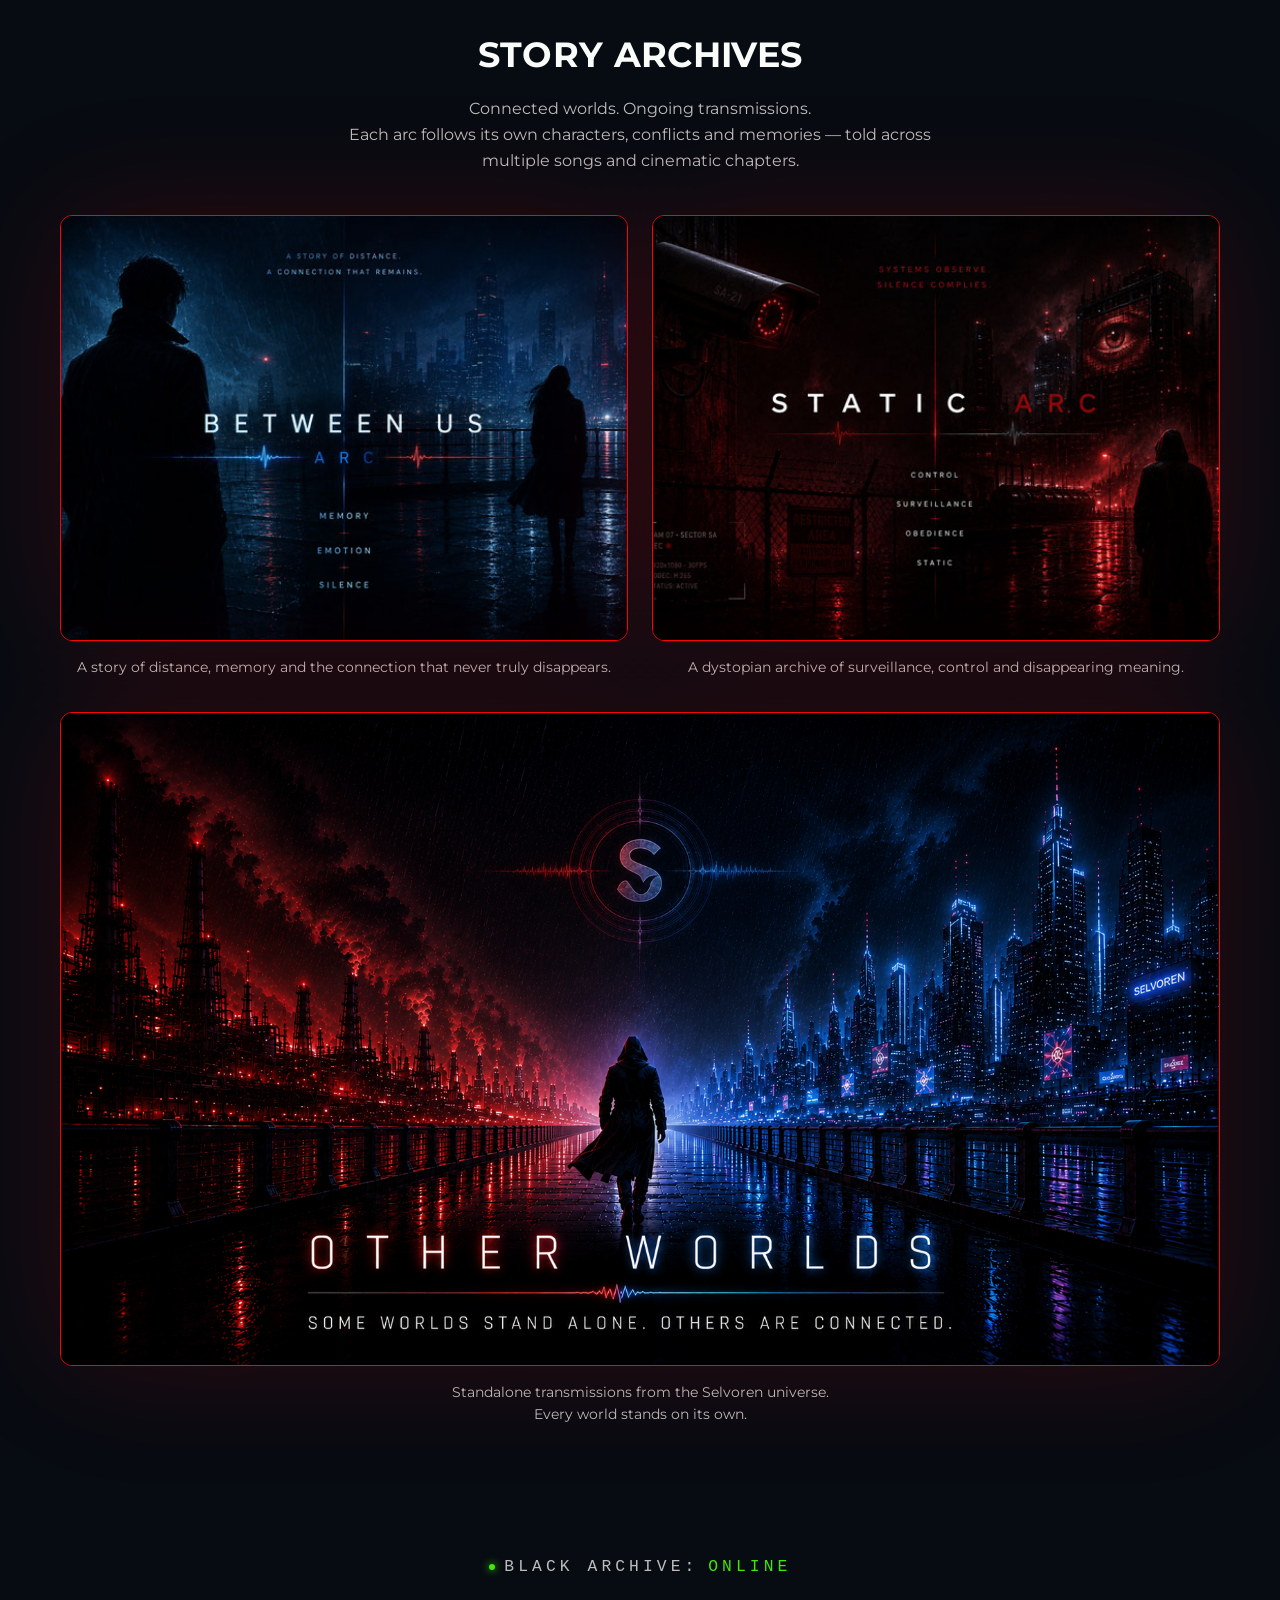
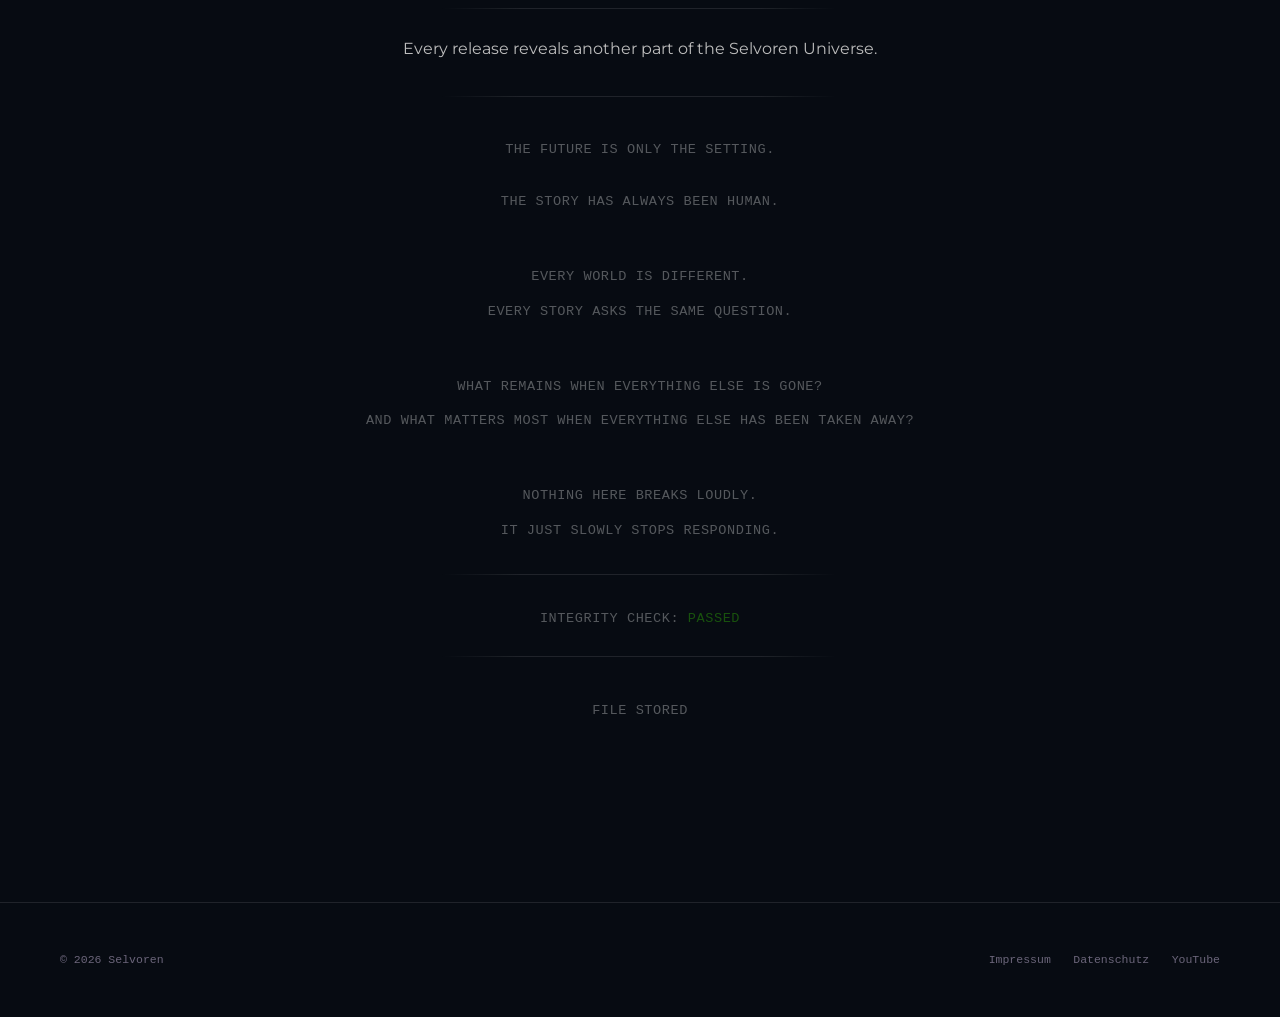
==== commit 4fb3535b: "Add mobile stylesheet link to index.html" ====
--- a/index.html
+++ b/index.html
@@ -20,6 +20,7 @@
 <link rel="preconnect" href="https://fonts.gstatic.com" crossorigin>
 <link href="https://fonts.googleapis.com/css2?family=Montserrat:ital,wght@0,300;0,400;0,500;0,600;0,700;0,800;1,400&display=swap" rel="stylesheet">
 <link rel="stylesheet" href="assets/style.css">
+<link rel="stylesheet" href="assets/mobile.css">
 </head>
 <body>
 
--- a/assets/style.css
+++ b/assets/style.css
@@ -1,6 +1,6 @@
 /* ============================================================
    SELVOREN — shared stylesheet
-   Version: 3.37
+   Version: 3.39
    ============================================================ */
 
 :root{
@@ -121,19 +121,6 @@
   transition:border-color .2s;
 }
 .return-signal:hover{ border-color:var(--text-mid); }
-
-@media (max-width: 720px){
-  nav.links{
-    position:fixed; inset:0 0 0 auto; width:min(78vw, 320px);
-    background:var(--bg-panel); flex-direction:column;
-    padding:5.5rem 2rem 2rem; transform:translateX(100%);
-    transition:transform .35s ease; border-left:1px solid var(--line);
-  }
-  nav.links.open{ transform:translateX(0); }
-  nav.links a{ font-size:0.95rem; padding-block:0.6rem; border-bottom:1px solid var(--line); }
-  .nav-toggle{ display:block; }
-  .return-signal{ font-size:0.66rem; padding:0.5rem 0.8rem; }
-}
 
 /* ---------- FIXED PAGE BACKGROUND ---------- */
 .page-bg{
@@ -288,7 +275,6 @@
 .section-philosophy{ padding-top:0; padding-bottom:calc(var(--gap-section) + 3rem); }
 
 .story-grid{ display:grid; grid-template-columns:1fr 1fr; gap:1.5rem; }
-@media (max-width:820px){ .story-grid{ grid-template-columns:1fr; } }
 .story-item--wide{ grid-column:1 / -1; margin-top:10px; }
 
 .story-card{
@@ -383,9 +369,6 @@
 .section-head + .song-grid{ margin-top:0; }
 .song-grid{ display:grid; grid-template-columns:repeat(3, 1fr); gap:1.25rem; margin-top:3.5rem; }
 .song-tile--center{ grid-column:2; }
-@media (max-width:900px){ .song-tile--center{ grid-column:auto; } }
-@media (max-width:900px){ .song-grid{ grid-template-columns:repeat(2, 1fr); } }
-@media (max-width:600px){ .song-grid{ grid-template-columns:1fr; } }
 
 .song-tile{
   position:relative; aspect-ratio:4/3; overflow:hidden; border:1px solid var(--line); border-radius:var(--radius);
--- a/assets/mobile.css
+++ b/assets/mobile.css
@@ -0,0 +1,46 @@
+/* ============================================================
+   SELVOREN — mobile/responsive overrides
+   Version: 1.1
+   Loaded after assets/style.css on every page. Contains only
+   viewport-width @media breakpoints. Accessibility media queries
+   (prefers-reduced-motion) stay in style.css since they apply
+   regardless of screen size.
+   ============================================================ */
+
+/* ---------- NAV (burger menu below 720px) ---------- */
+@media (max-width: 720px){
+  nav.links{
+    position:fixed; inset:0 0 0 auto; width:min(78vw, 320px);
+    background:var(--bg-panel); flex-direction:column;
+    padding:5.5rem 2rem 2rem; transform:translateX(100%);
+    transition:transform .35s ease; border-left:1px solid var(--line);
+  }
+  nav.links.open{ transform:translateX(0); }
+  nav.links a{ font-size:0.95rem; padding-block:0.6rem; border-bottom:1px solid var(--line); }
+  .nav-toggle{ display:block; }
+  .return-signal{ font-size:0.66rem; padding:0.5rem 0.8rem; }
+}
+
+/* ---------- HERO CTA (avoid overflow on narrow phones) ---------- */
+@media (max-width:520px){
+  .btn-primary{ min-width:0; width:100%; font-size:1.05rem; letter-spacing:0.2em; min-height:64px; }
+}
+
+/* ---------- STORY GRID (homepage story cards) ---------- */
+@media (max-width:820px){
+  .story-grid{ grid-template-columns:1fr; }
+}
+
+/* ---------- LATEST RELEASE (stack vertically on narrow phones) ---------- */
+@media (max-width:480px){
+  .release-box{ flex-direction:column; text-align:center; gap:1rem; padding:1.4rem; }
+  .release-box .arrow{ margin-top:0.2rem; }
+}
+/* ---------- SONG GRID (arc sub-pages) ---------- */
+@media (max-width:900px){
+  .song-tile--center{ grid-column:auto; }
+  .song-grid{ grid-template-columns:repeat(2, 1fr); }
+}
+@media (max-width:600px){
+  .song-grid{ grid-template-columns:1fr; }
+}
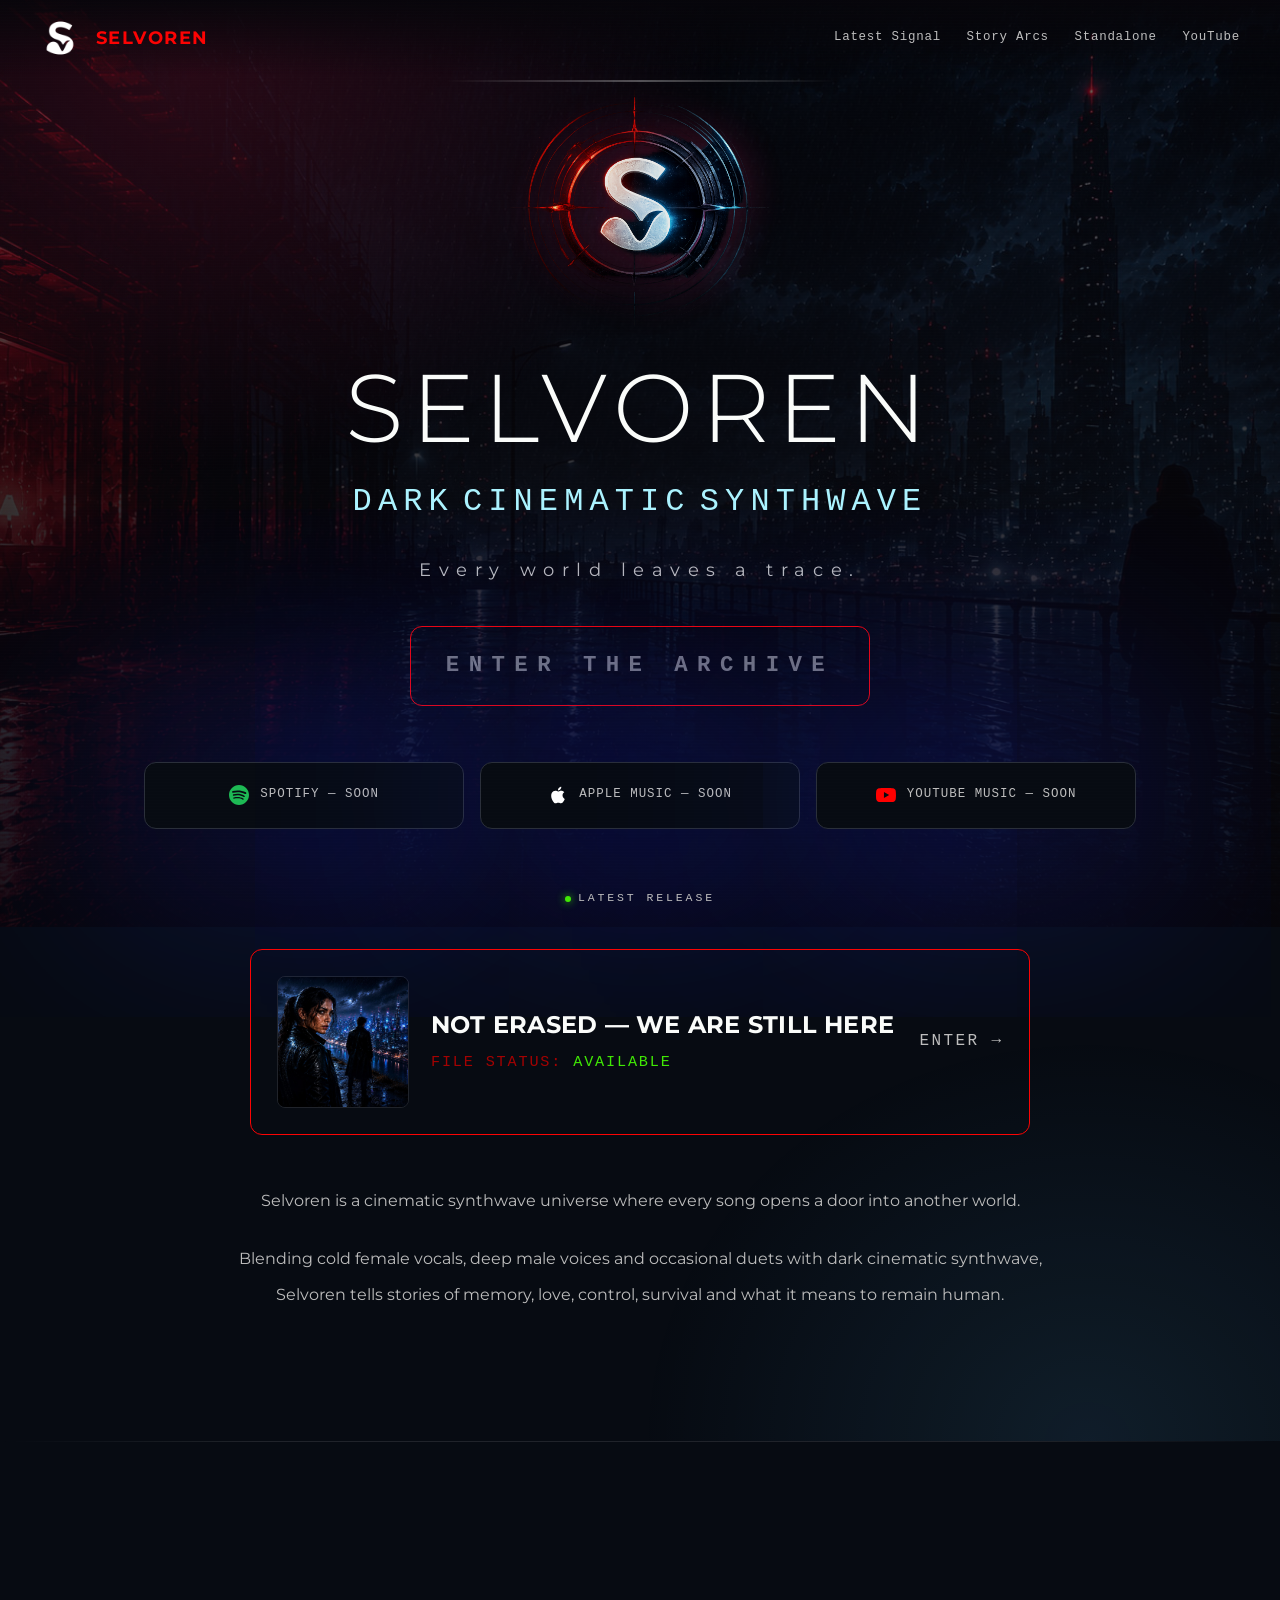
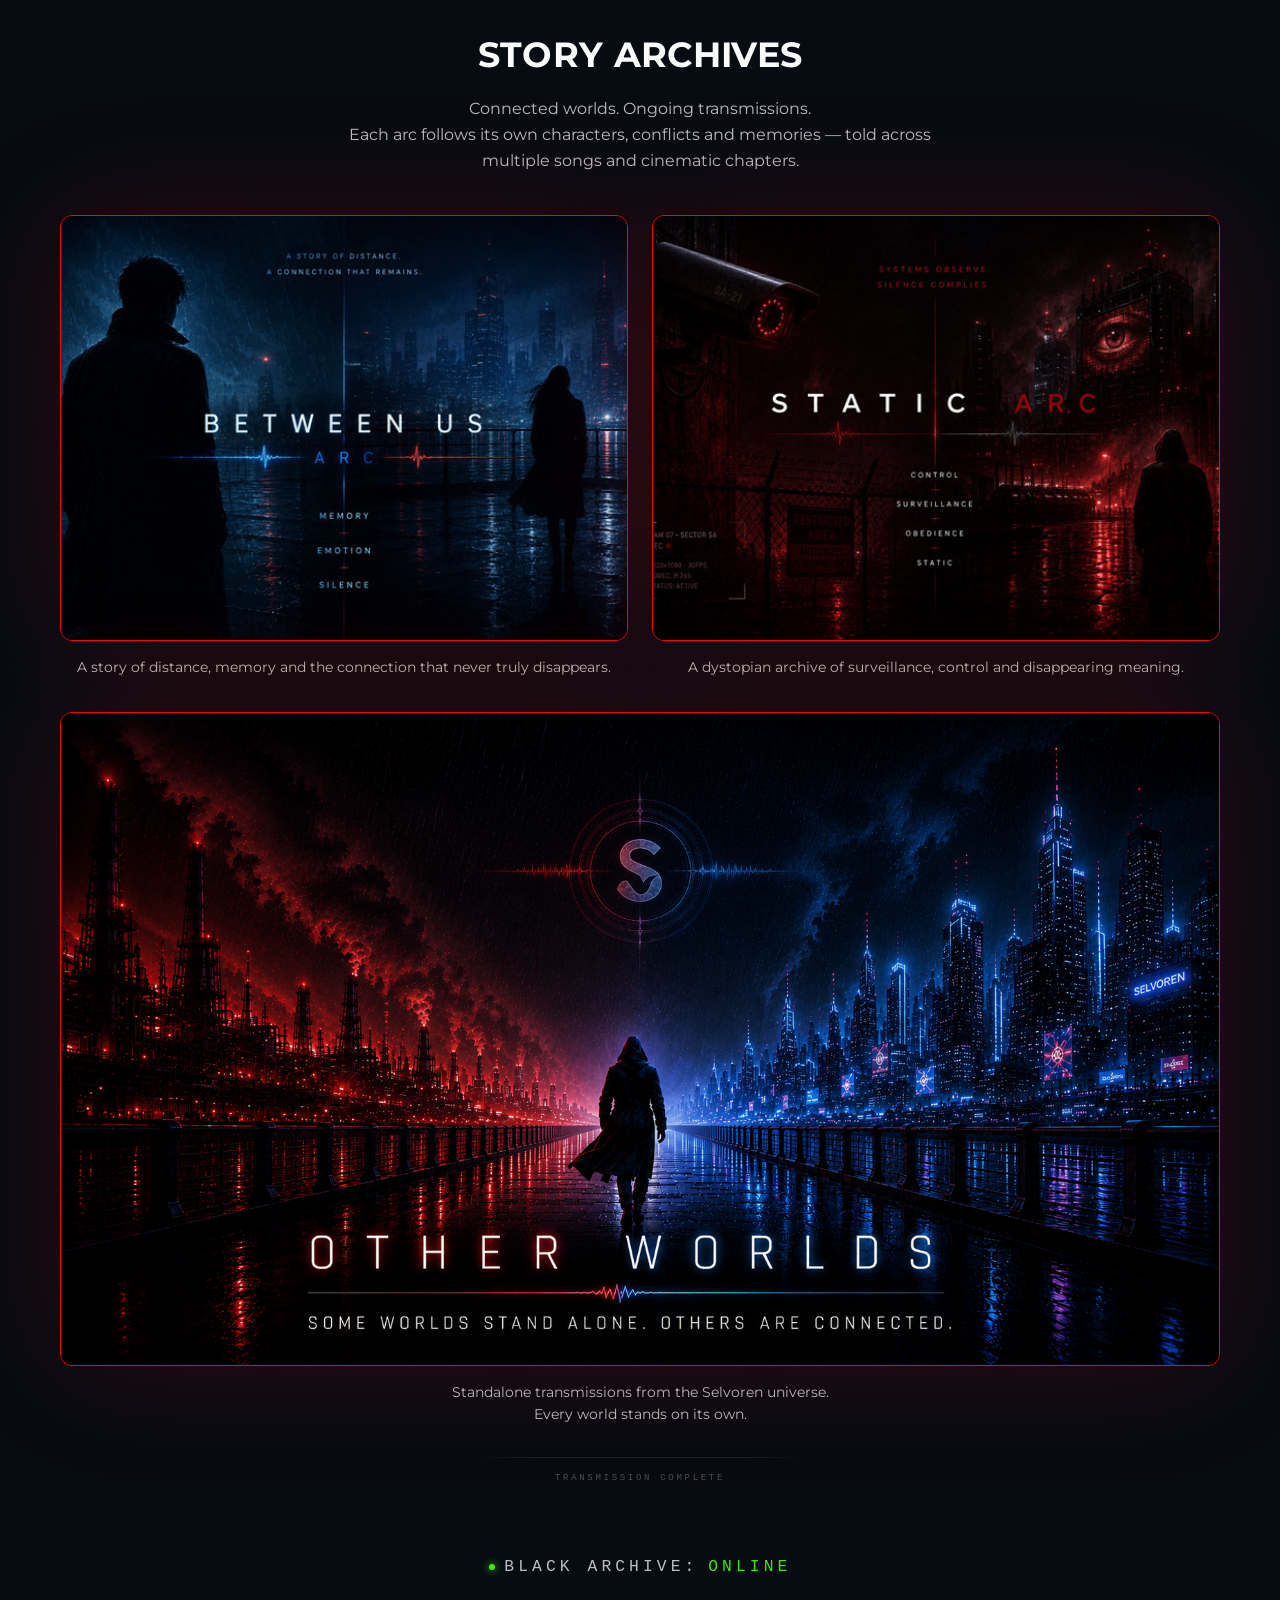
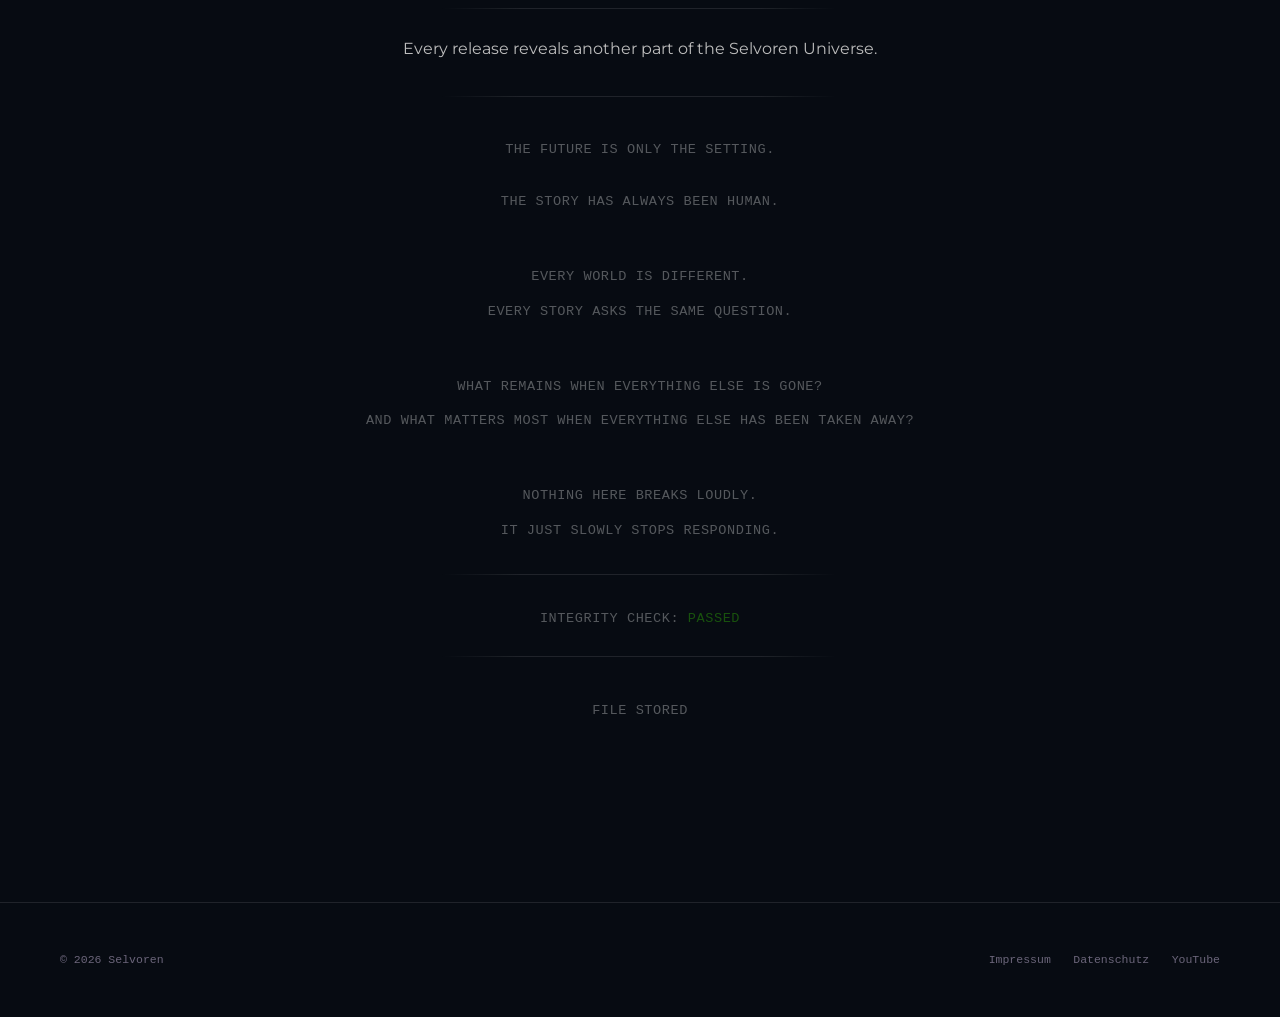
==== commit c1153c0e: "Update meta tags and Open Graph properties" ====
--- a/index.html
+++ b/index.html
@@ -3,24 +3,61 @@
 <head>
 <meta charset="UTF-8">
 <meta name="viewport" content="width=device-width, initial-scale=1.0">
-<title>Selvoren | Dark Cinematic Synthwave</title>
-<meta name="description" content="Dark cinematic synthwave stories from the Selvoren world — signal loss, memory and emotional distance.">
+<title>Selvoren – Dark Cinematic Synthwave & Sci-Fi Stories</title>
+<meta name="description"
+      content="Selvoren creates dark cinematic synthwave, dystopian music videos and connected sci-fi stories about memory, control, survival and what remains human.">
+<meta name="robots" content="index, follow">
+<link rel="canonical" href="https://selvoren.com/">
+<!-- Open Graph -->
 <meta property="og:type" content="website">
 <meta property="og:site_name" content="Selvoren">
-<meta property="og:title" content="Selvoren | Dark Cinematic Synthwave">
-<meta property="og:description" content="Dark cinematic synthwave stories from the Selvoren world — signal loss, memory and emotional distance.">
-<meta property="og:image" content="https://selvoren-site.tight-sunset-cce5.workers.dev/assets/hero-bg.jpg">
-<meta property="og:url" content="https://selvoren-site.tight-sunset-cce5.workers.dev/">
+<meta property="og:title"
+      content="Selvoren – Dark Cinematic Synthwave & Sci-Fi Stories">
+<meta property="og:description"
+      content="Dark cinematic synthwave, dystopian music videos and connected sci-fi stories about memory, control, survival and what remains human.">
+<meta property="og:url" content="https://selvoren.com/">
+<meta property="og:image"
+      content="https://selvoren.com/assets/hero-bg.jpg">
+<meta property="og:image:alt"
+      content="Selvoren dark cinematic synthwave universe">
+<!-- X / Twitter -->
 <meta name="twitter:card" content="summary_large_image">
-<meta name="twitter:title" content="Selvoren | Dark Cinematic Synthwave">
-<meta name="twitter:description" content="Dark cinematic synthwave stories from the Selvoren world — signal loss, memory and emotional distance.">
-<meta name="twitter:image" content="https://selvoren-site.tight-sunset-cce5.workers.dev/assets/hero-bg.jpg">
+<meta name="twitter:title"
+      content="Selvoren – Dark Cinematic Synthwave & Sci-Fi Stories">
+<meta name="twitter:description"
+      content="Dark cinematic synthwave, dystopian music videos and connected sci-fi stories.">
+<meta name="twitter:image"
+      content="https://selvoren.com/assets/hero-bg.jpg">
+<meta name="twitter:image:alt"
+      content="Selvoren dark cinematic synthwave universe">
 <link rel="icon" href="assets/logo-mark.png" type="image/png">
 <link rel="preconnect" href="https://fonts.googleapis.com">
 <link rel="preconnect" href="https://fonts.gstatic.com" crossorigin>
-<link href="https://fonts.googleapis.com/css2?family=Montserrat:ital,wght@0,300;0,400;0,500;0,600;0,700;0,800;1,400&display=swap" rel="stylesheet">
+<link href="https://fonts.googleapis.com/css2?family=Montserrat:ital,wght@0,300;0,400;0,500;0,600;0,700;0,800;1,400&display=swap"
+      rel="stylesheet">
 <link rel="stylesheet" href="assets/style.css">
 <link rel="stylesheet" href="assets/mobile.css">
+<script type="application/ld+json">
+{
+  "@context": "https://schema.org",
+  "@type": "MusicGroup",
+  "@id": "https://selvoren.com/#artist",
+  "name": "Selvoren",
+  "url": "https://selvoren.com/",
+  "image": "https://selvoren.com/assets/hero-bg.jpg",
+  "logo": "https://selvoren.com/assets/logo-mark.png",
+  "description": "Selvoren creates dark cinematic synthwave, dystopian music videos and connected sci-fi stories about memory, control, survival and what remains human.",
+  "genre": [
+    "Dark Cinematic Synthwave",
+    "Synthwave",
+    "Coldwave",
+    "Cinematic Electronic Music"
+  ],
+  "sameAs": [
+    "https://www.youtube.com/@Selvoren"
+  ]
+}
+</script>
 </head>
 <body>
 
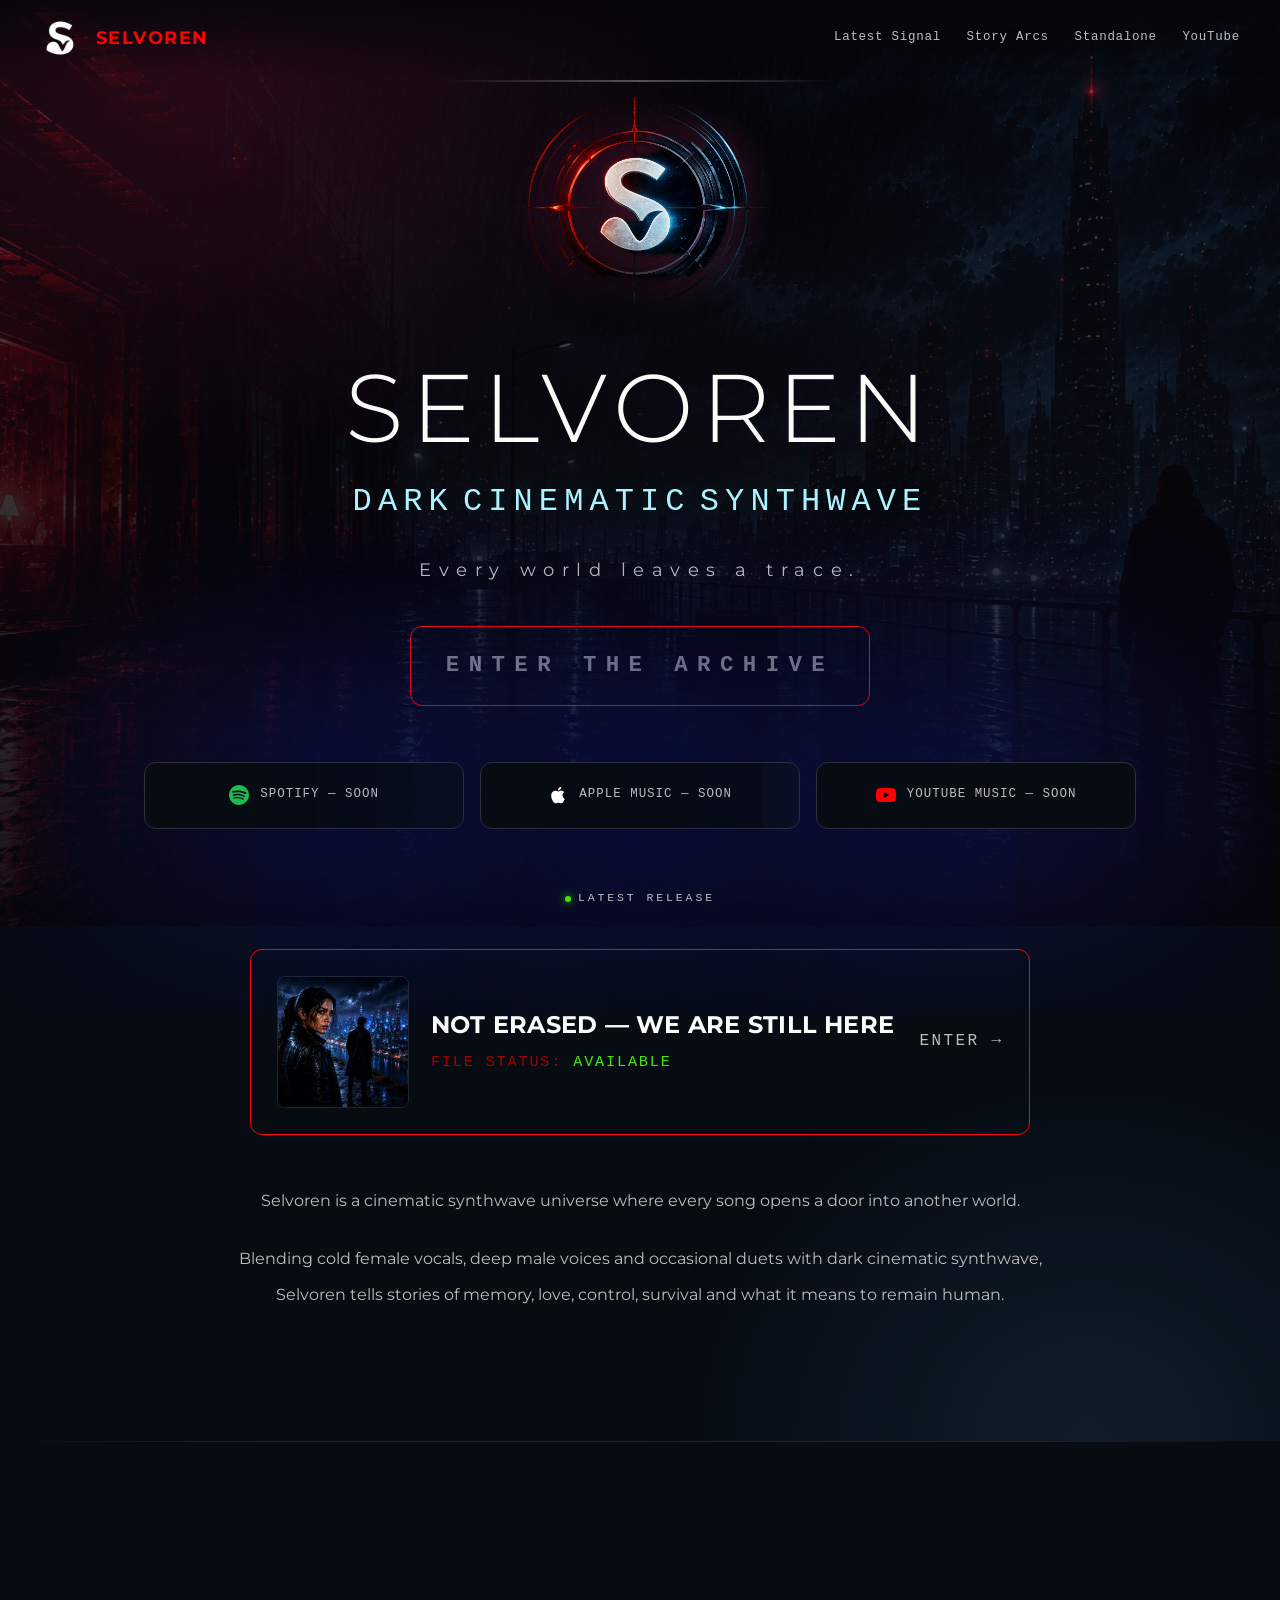
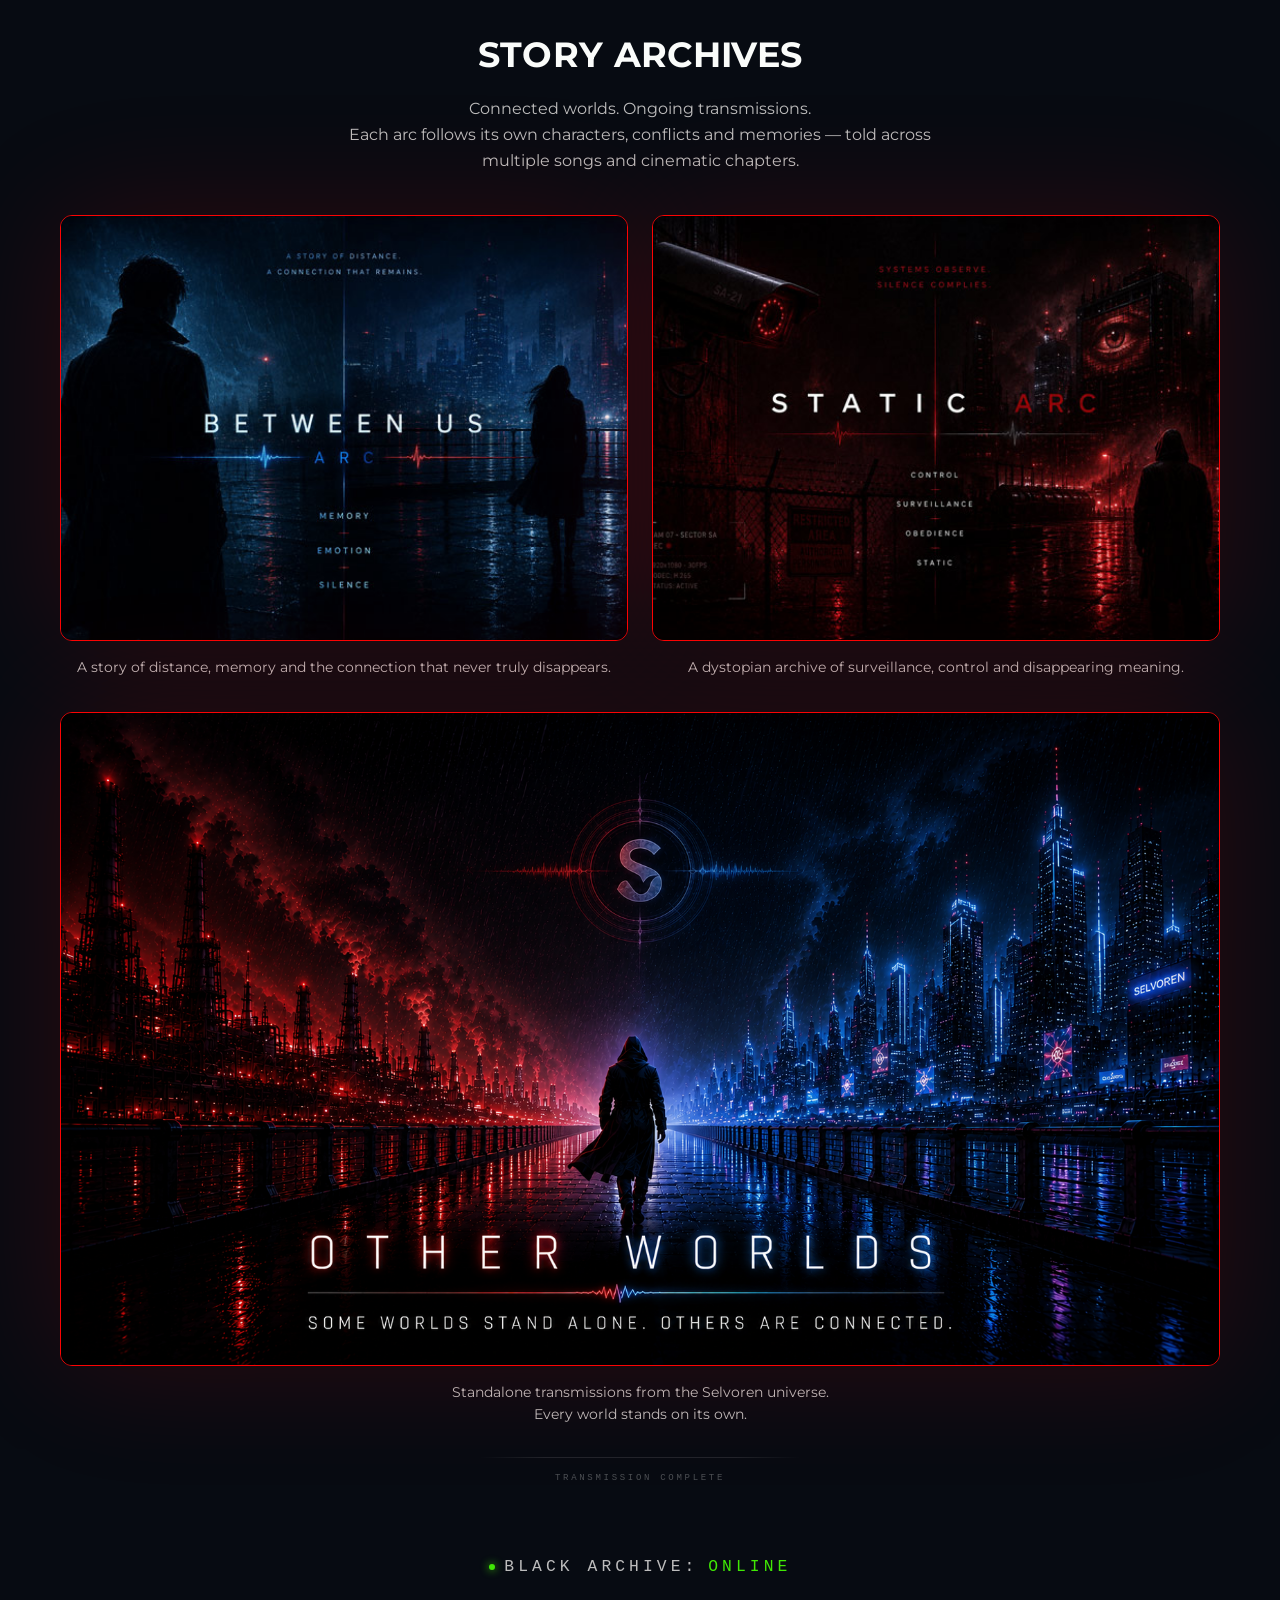
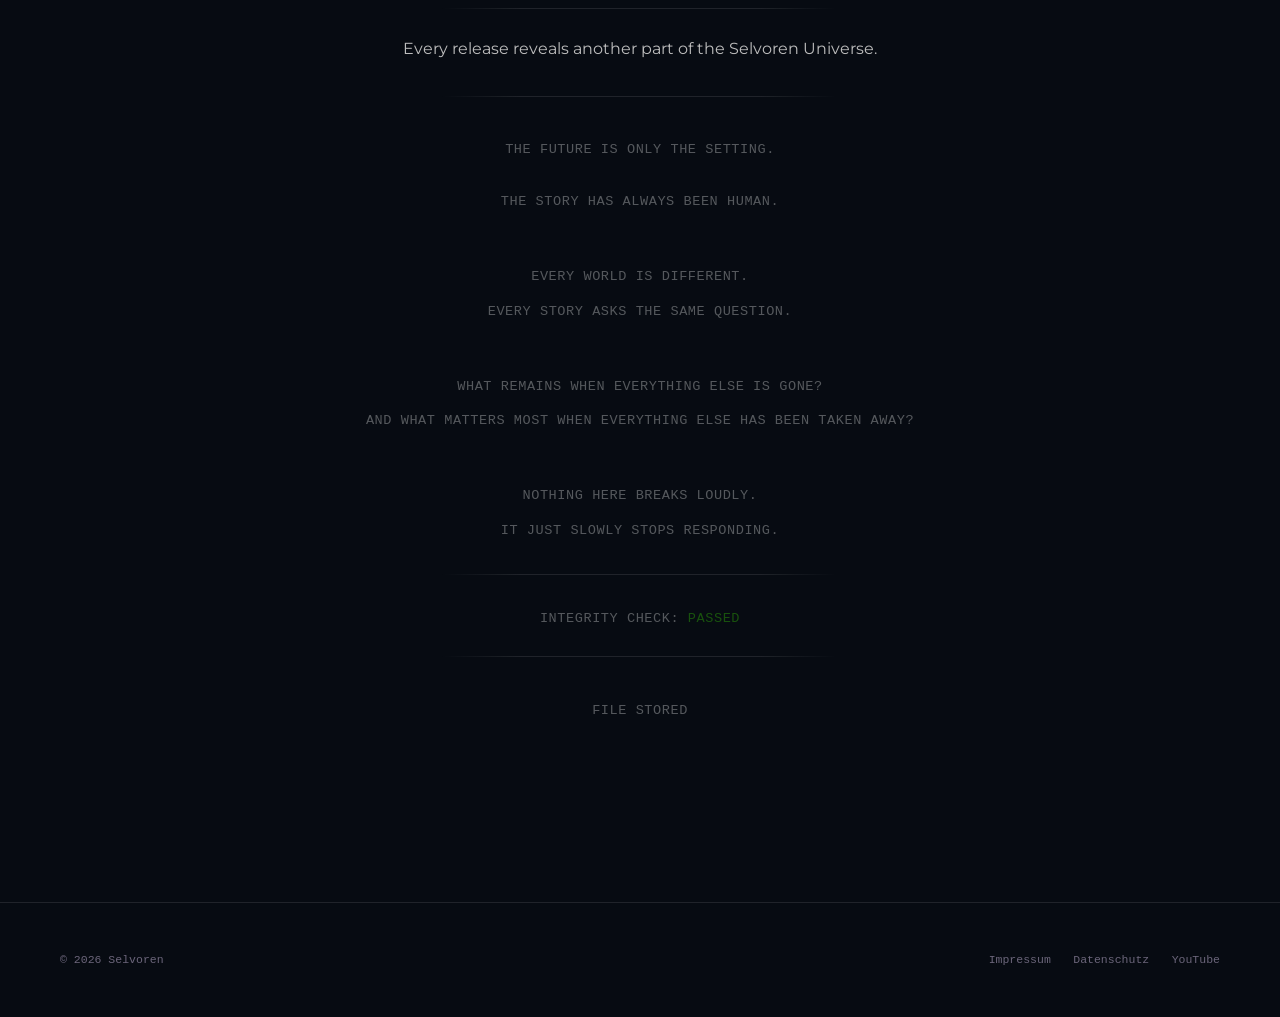
==== commit 1e90d04f: "Update font links in index.html Removed Google Fonts preconnect links and added custom font styleshe" ====
--- a/index.html
+++ b/index.html
@@ -31,10 +31,7 @@
 <meta name="twitter:image:alt"
       content="Selvoren dark cinematic synthwave universe">
 <link rel="icon" href="assets/logo-mark.png" type="image/png">
-<link rel="preconnect" href="https://fonts.googleapis.com">
-<link rel="preconnect" href="https://fonts.gstatic.com" crossorigin>
-<link href="https://fonts.googleapis.com/css2?family=Montserrat:ital,wght@0,300;0,400;0,500;0,600;0,700;0,800;1,400&display=swap"
-      rel="stylesheet">
+<link rel="stylesheet" href="assets/fonts.css">
 <link rel="stylesheet" href="assets/style.css">
 <link rel="stylesheet" href="assets/mobile.css">
 <script type="application/ld+json">
--- a/assets/fonts.css
+++ b/assets/fonts.css
@@ -0,0 +1,62 @@
+/* ============================================================
+   SELVOREN — self-hosted Montserrat (replaces Google Fonts CDN)
+   Subset: latin (covers English + German incl. ä ö ü ß)
+   Weights: 300, 400, 500, 600, 700, 800 (normal) + 400 (italic)
+   ============================================================ */
+
+@font-face{
+  font-family:'Montserrat';
+  font-style:normal;
+  font-weight:300;
+  font-display:swap;
+  src:url('fonts/montserrat-latin-300-normal.woff2') format('woff2');
+  unicode-range:U+0000-00FF,U+0131,U+0152-0153,U+02BB-02BC,U+02C6,U+02DA,U+02DC,U+2000-206F,U+2074,U+20AC,U+2122,U+2191,U+2193,U+2212,U+2215,U+FEFF,U+FFFD;
+}
+@font-face{
+  font-family:'Montserrat';
+  font-style:normal;
+  font-weight:400;
+  font-display:swap;
+  src:url('fonts/montserrat-latin-400-normal.woff2') format('woff2');
+  unicode-range:U+0000-00FF,U+0131,U+0152-0153,U+02BB-02BC,U+02C6,U+02DA,U+02DC,U+2000-206F,U+2074,U+20AC,U+2122,U+2191,U+2193,U+2212,U+2215,U+FEFF,U+FFFD;
+}
+@font-face{
+  font-family:'Montserrat';
+  font-style:italic;
+  font-weight:400;
+  font-display:swap;
+  src:url('fonts/montserrat-latin-400-italic.woff2') format('woff2');
+  unicode-range:U+0000-00FF,U+0131,U+0152-0153,U+02BB-02BC,U+02C6,U+02DA,U+02DC,U+2000-206F,U+2074,U+20AC,U+2122,U+2191,U+2193,U+2212,U+2215,U+FEFF,U+FFFD;
+}
+@font-face{
+  font-family:'Montserrat';
+  font-style:normal;
+  font-weight:500;
+  font-display:swap;
+  src:url('fonts/montserrat-latin-500-normal.woff2') format('woff2');
+  unicode-range:U+0000-00FF,U+0131,U+0152-0153,U+02BB-02BC,U+02C6,U+02DA,U+02DC,U+2000-206F,U+2074,U+20AC,U+2122,U+2191,U+2193,U+2212,U+2215,U+FEFF,U+FFFD;
+}
+@font-face{
+  font-family:'Montserrat';
+  font-style:normal;
+  font-weight:600;
+  font-display:swap;
+  src:url('fonts/montserrat-latin-600-normal.woff2') format('woff2');
+  unicode-range:U+0000-00FF,U+0131,U+0152-0153,U+02BB-02BC,U+02C6,U+02DA,U+02DC,U+2000-206F,U+2074,U+20AC,U+2122,U+2191,U+2193,U+2212,U+2215,U+FEFF,U+FFFD;
+}
+@font-face{
+  font-family:'Montserrat';
+  font-style:normal;
+  font-weight:700;
+  font-display:swap;
+  src:url('fonts/montserrat-latin-700-normal.woff2') format('woff2');
+  unicode-range:U+0000-00FF,U+0131,U+0152-0153,U+02BB-02BC,U+02C6,U+02DA,U+02DC,U+2000-206F,U+2074,U+20AC,U+2122,U+2191,U+2193,U+2212,U+2215,U+FEFF,U+FFFD;
+}
+@font-face{
+  font-family:'Montserrat';
+  font-style:normal;
+  font-weight:800;
+  font-display:swap;
+  src:url('fonts/montserrat-latin-800-normal.woff2') format('woff2');
+  unicode-range:U+0000-00FF,U+0131,U+0152-0153,U+02BB-02BC,U+02C6,U+02DA,U+02DC,U+2000-206F,U+2074,U+20AC,U+2122,U+2191,U+2193,U+2212,U+2215,U+FEFF,U+FFFD;
+}
